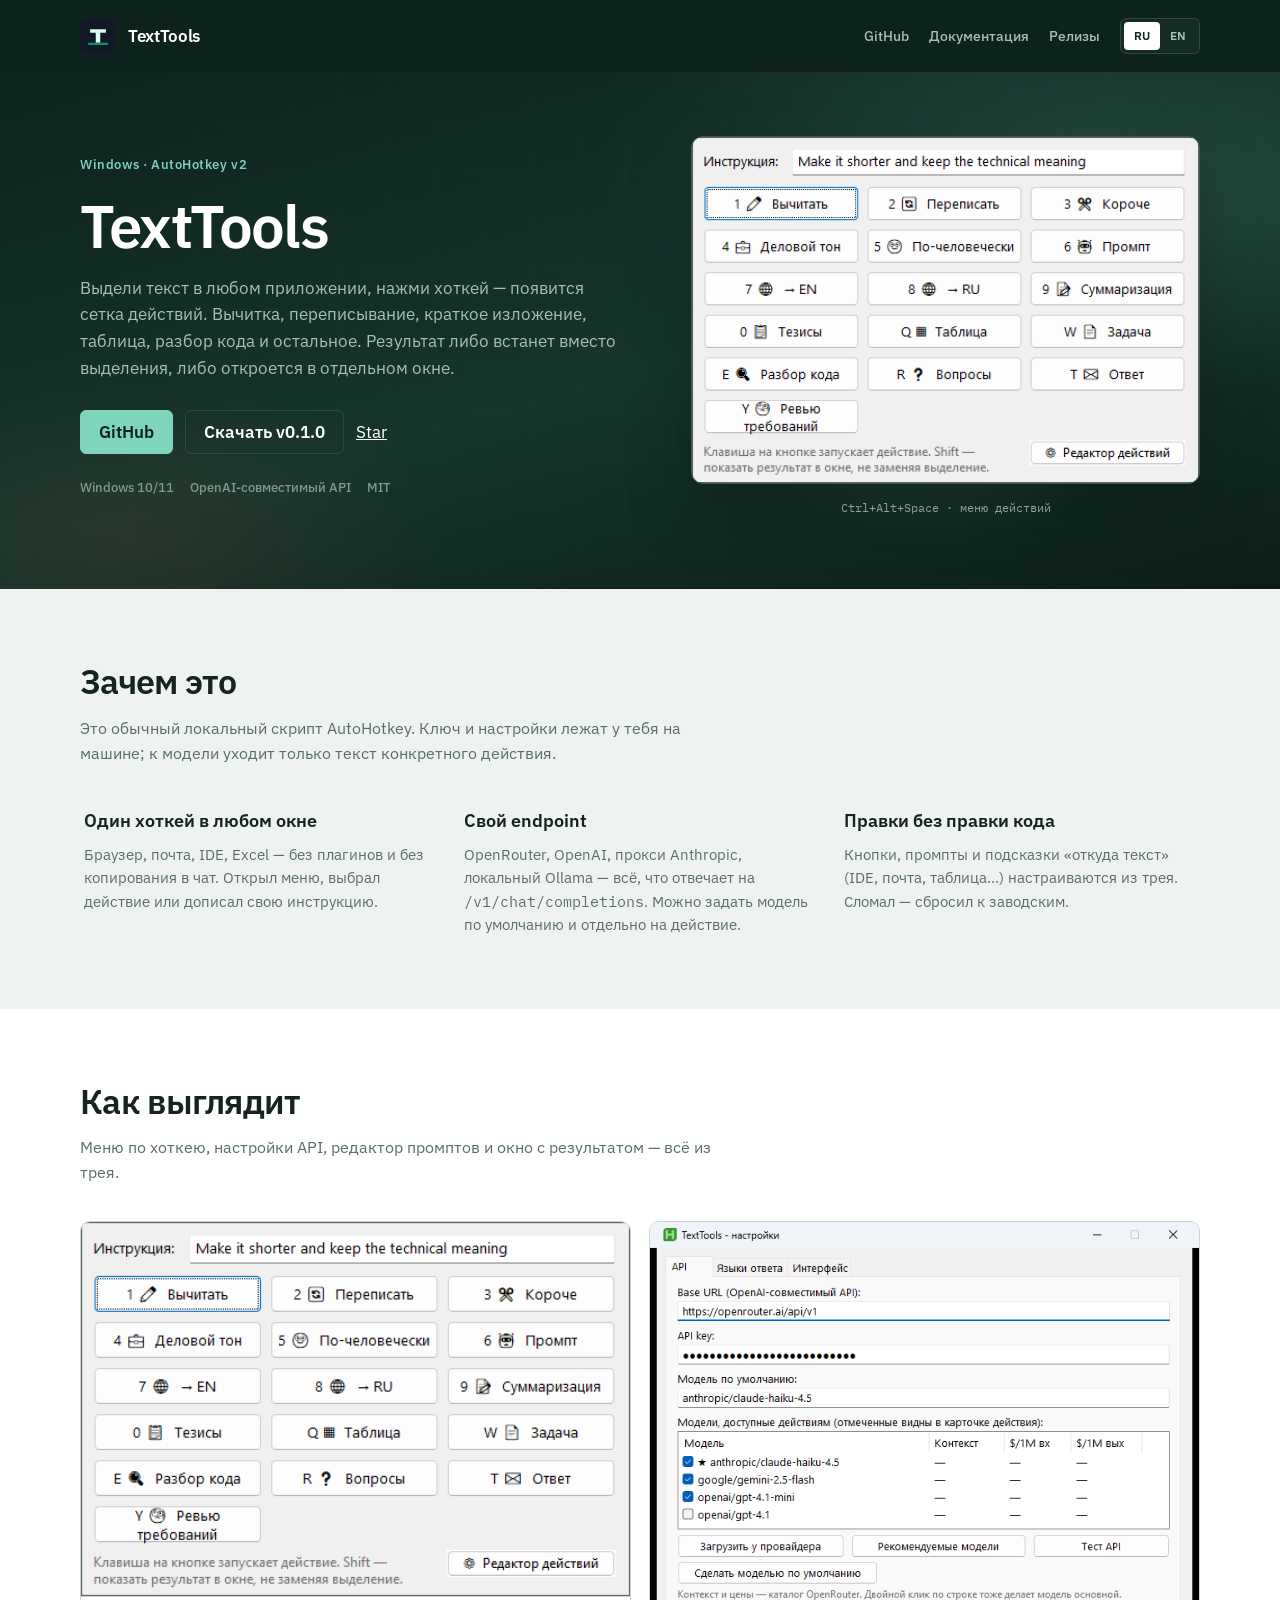
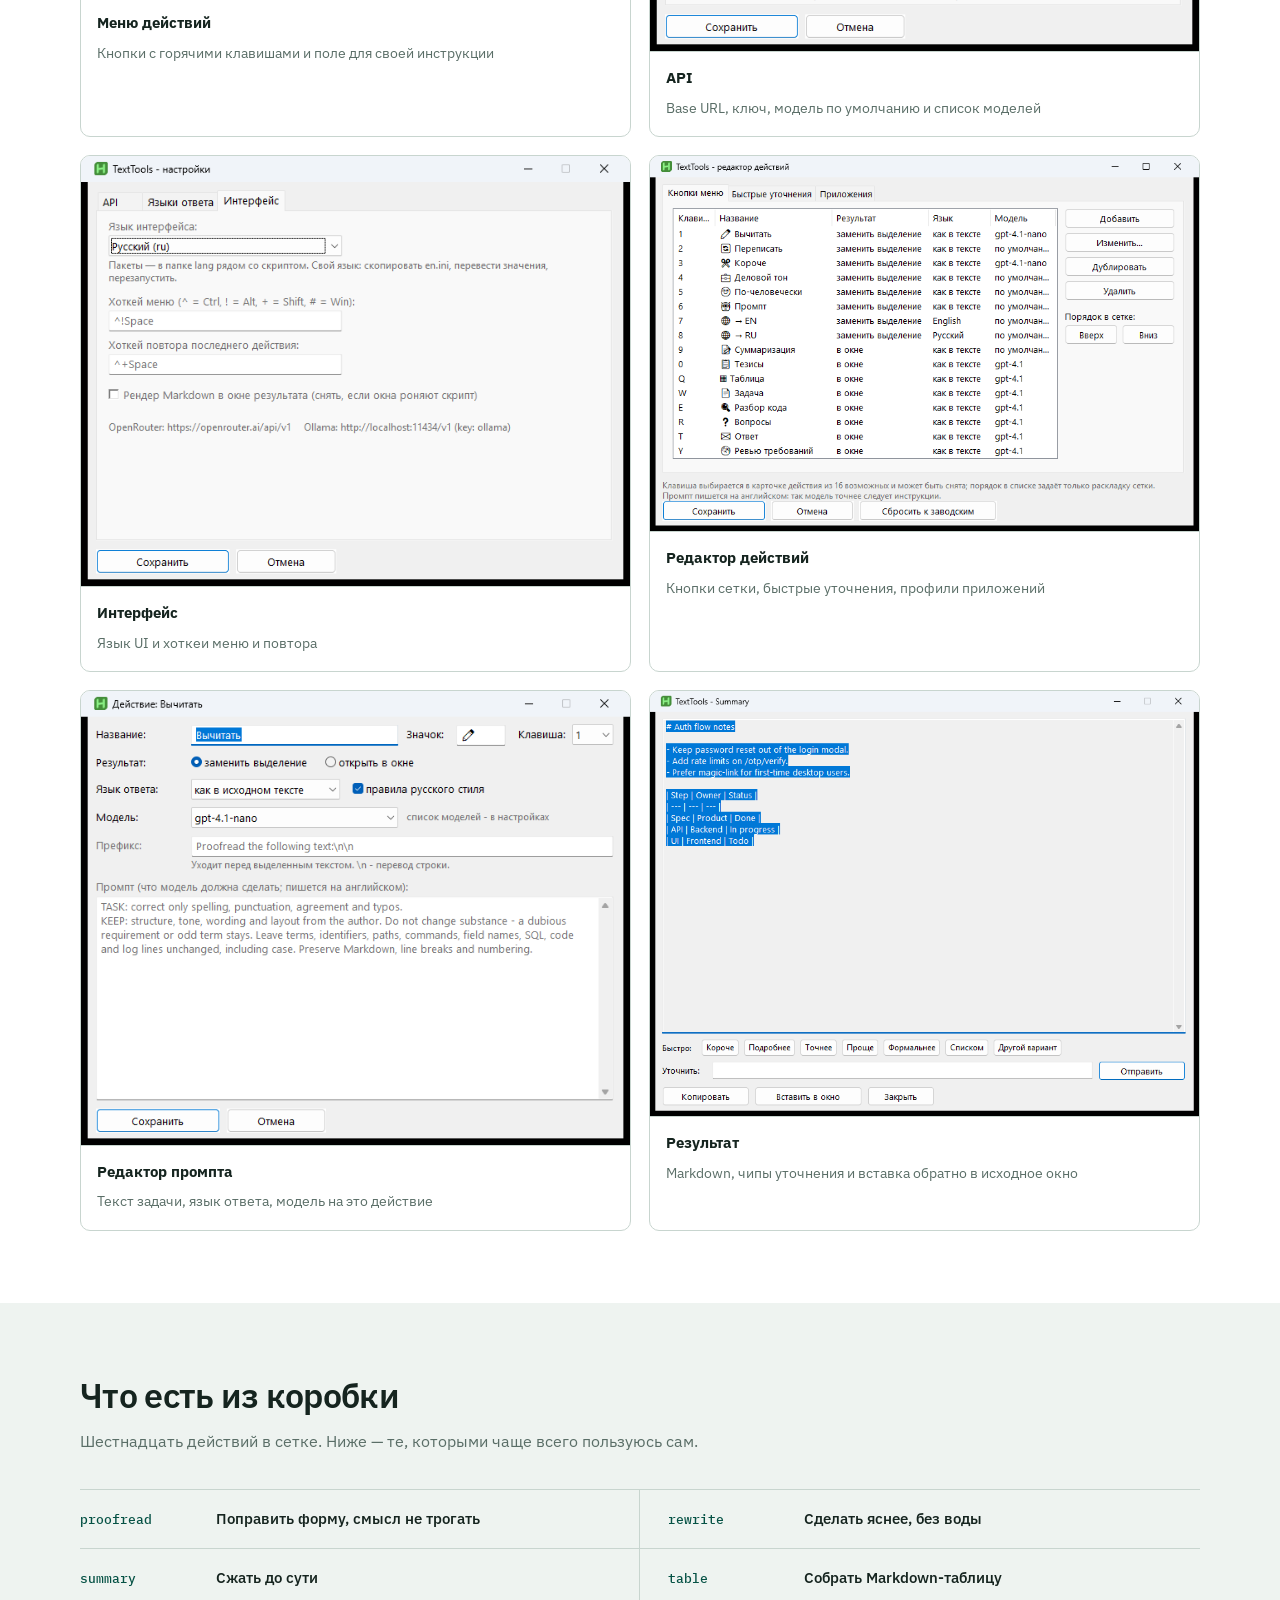
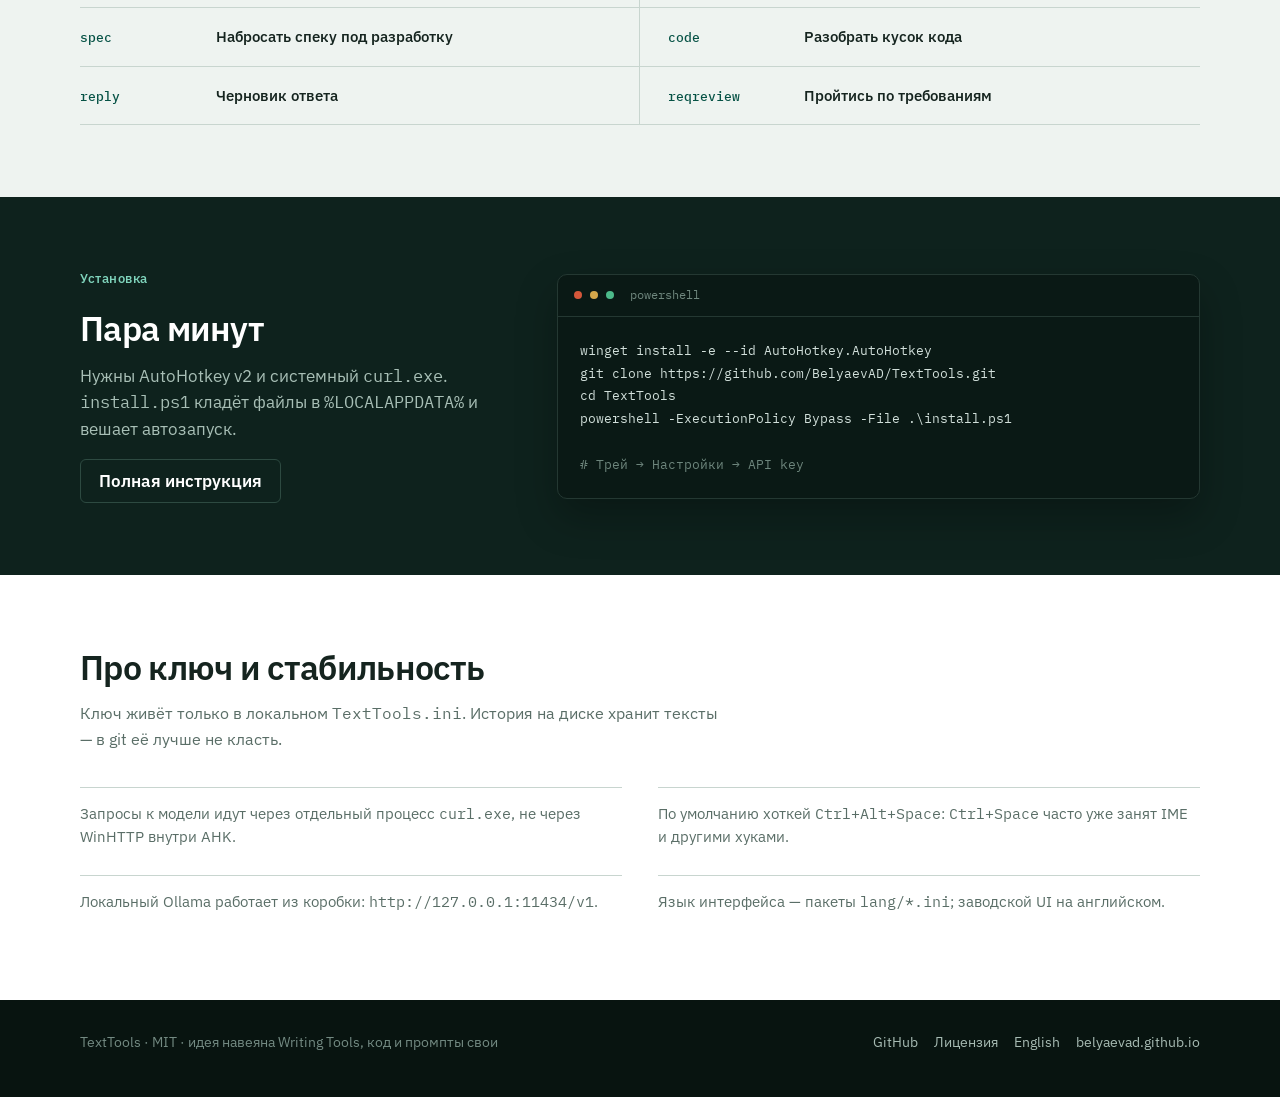
==== docs/index.html @ 19b76d98 "Add GitHub Star button widget to the product site hero." ====
<!doctype html>
<html lang="ru">
  <head>
    <meta charset="utf-8">
    <meta name="viewport" content="width=device-width, initial-scale=1">
    <title>TextTools — LLM для выделенного текста на Windows</title>
    <meta name="description" content="Выдели текст в любом окне Windows, нажми хоткей и отдай его модели: вычитка, переписывание, краткое изложение, таблица, разбор кода. AutoHotkey v2, OpenAI-совместимый API, MIT.">
    <meta name="robots" content="index, follow, max-image-preview:large">
    <meta name="author" content="BelyaevAD">
    <meta name="theme-color" content="#0e221d">
    <link rel="canonical" href="https://belyaevad.github.io/TextTools/">
    <link rel="alternate" hreflang="ru" href="https://belyaevad.github.io/TextTools/">
    <link rel="alternate" hreflang="en" href="https://belyaevad.github.io/TextTools/en/">
    <link rel="alternate" hreflang="x-default" href="https://belyaevad.github.io/TextTools/">
    <link rel="sitemap" type="application/xml" href="https://belyaevad.github.io/TextTools/sitemap.xml">
    <link rel="icon" type="image/svg+xml" href="assets/brand-mark.svg">
    <link rel="preconnect" href="https://fonts.googleapis.com">
    <link rel="preconnect" href="https://fonts.gstatic.com" crossorigin>
    <link href="https://fonts.googleapis.com/css2?family=IBM+Plex+Mono:wght@400;500&family=IBM+Plex+Sans:wght@400;500;600;700&display=swap" rel="stylesheet">
    <link rel="stylesheet" href="assets/site.css">

    <meta property="og:type" content="website">
    <meta property="og:locale" content="ru_RU">
    <meta property="og:locale:alternate" content="en_US">
    <meta property="og:title" content="TextTools — LLM для выделенного текста">
    <meta property="og:description" content="Хоткей в любом окне Windows → сетка действий → результат на месте или в отдельном окне. AutoHotkey v2, MIT.">
    <meta property="og:url" content="https://belyaevad.github.io/TextTools/">
    <meta property="og:site_name" content="TextTools">
    <meta property="og:image" content="https://belyaevad.github.io/TextTools/assets/og-card.png">
    <meta property="og:image:width" content="1200">
    <meta property="og:image:height" content="630">
    <meta property="og:image:alt" content="TextTools — меню действий над выделенным текстом">
    <meta name="twitter:card" content="summary_large_image">
    <meta name="twitter:title" content="TextTools">
    <meta name="twitter:description" content="LLM для выделенного текста на Windows (AutoHotkey v2).">
    <meta name="twitter:image" content="https://belyaevad.github.io/TextTools/assets/og-card.png">

    <script type="application/ld+json">
      {
        "@context": "https://schema.org",
        "@graph": [
          {
            "@type": "SoftwareApplication",
            "name": "TextTools",
            "applicationCategory": "UtilitiesApplication",
            "operatingSystem": "Windows 10, Windows 11",
            "softwareVersion": "0.1.0",
            "url": "https://belyaevad.github.io/TextTools/",
            "downloadUrl": "https://github.com/BelyaevAD/TextTools/releases/tag/v0.1.0",
            "installUrl": "https://github.com/BelyaevAD/TextTools",
            "description": "Скрипт AutoHotkey v2: выделение текста в любом окне Windows, хоткей и действия через OpenAI-совместимый API.",
            "license": "https://github.com/BelyaevAD/TextTools/blob/main/LICENSE",
            "isAccessibleForFree": true,
            "screenshot": [
              "https://belyaevad.github.io/TextTools/assets/screenshots/ru/01-action-menu.png",
              "https://belyaevad.github.io/TextTools/assets/screenshots/ru/02-settings-api.png",
              "https://belyaevad.github.io/TextTools/assets/screenshots/ru/04-actions-editor.png",
              "https://belyaevad.github.io/TextTools/assets/screenshots/ru/05-prompt-editor.png"
            ],
            "offers": {
              "@type": "Offer",
              "price": "0",
              "priceCurrency": "USD"
            },
            "author": {
              "@type": "Person",
              "name": "Alexander Belyaev",
              "url": "https://belyaevad.github.io/"
            }
          },
          {
            "@type": "SoftwareSourceCode",
            "name": "TextTools",
            "codeRepository": "https://github.com/BelyaevAD/TextTools",
            "url": "https://belyaevad.github.io/TextTools/",
            "programmingLanguage": "AutoHotkey",
            "runtimePlatform": "AutoHotkey v2",
            "license": "https://github.com/BelyaevAD/TextTools/blob/main/LICENSE",
            "keywords": "AutoHotkey, AHK v2, LLM, OpenAI-compatible, text processing, Windows",
            "inLanguage": ["ru", "en"]
          },
          {
            "@type": "WebSite",
            "name": "TextTools",
            "url": "https://belyaevad.github.io/TextTools/",
            "inLanguage": "ru",
            "publisher": {
              "@type": "Person",
              "name": "BelyaevAD",
              "url": "https://github.com/BelyaevAD"
            }
          }
        ]
      }
    </script>
  </head>
  <body>
    <header class="site-header">
      <nav class="nav shell" aria-label="Основная навигация">
        <a class="brand" href="./">
          <img src="assets/brand-mark.svg" alt="" width="36" height="36">
          <span>TextTools</span>
        </a>
        <div class="nav-right">
          <div class="nav-links">
            <a href="https://github.com/BelyaevAD/TextTools">GitHub</a>
            <a href="https://github.com/BelyaevAD/TextTools/blob/main/docs/USER_GUIDE.md">Документация</a>
            <a href="https://github.com/BelyaevAD/TextTools/releases">Релизы</a>
          </div>
          <div class="language-switch" aria-label="Выбор языка">
            <a href="./" lang="ru" aria-current="page">RU</a>
            <a href="en/" lang="en">EN</a>
          </div>
        </div>
      </nav>
    </header>

    <main>
      <section class="hero-band">
        <div class="hero-inner shell">
          <div class="hero-copy">
            <p class="eyebrow">Windows · AutoHotkey v2</p>
            <h1>TextTools</h1>
            <p class="hero-lead">Выдели текст в любом приложении, нажми хоткей — появится сетка действий. Вычитка, переписывание, краткое изложение, таблица, разбор кода и остальное. Результат либо встанет вместо выделения, либо откроется в отдельном окне.</p>
            <div class="hero-actions">
              <a class="button" href="https://github.com/BelyaevAD/TextTools">GitHub</a>
              <a class="button secondary" href="https://github.com/BelyaevAD/TextTools/releases/tag/v0.1.0">Скачать v0.1.0</a>
              <span class="github-star">
                <a class="github-button" href="https://github.com/BelyaevAD/TextTools" data-color-scheme="no-preference: dark; light: dark; dark: dark;" data-icon="octicon-star" data-size="large" data-show-count="true" aria-label="Star BelyaevAD/TextTools on GitHub">Star</a>
              </span>
            </div>
            <div class="hero-meta" aria-label="Кратко">
              <span>Windows 10/11</span>
              <span>OpenAI-совместимый API</span>
              <span>MIT</span>
            </div>
          </div>

          <figure class="hero-visual">
            <div class="hero-frame">
              <img
                src="assets/screenshots/ru/01-action-menu.png"
                width="488"
                height="333"
                alt="Меню TextTools после нажатия хоткея: сетка действий над выделенным текстом"
                fetchpriority="high">
            </div>
            <figcaption>Ctrl+Alt+Space · меню действий</figcaption>
          </figure>
        </div>
      </section>

      <section class="section">
        <div class="shell">
          <div class="section-heading">
            <h2>Зачем это</h2>
            <p>Это обычный локальный скрипт AutoHotkey. Ключ и настройки лежат у тебя на машине; к модели уходит только текст конкретного действия.</p>
          </div>
          <div class="feature-grid">
            <article class="feature">
              <h3>Один хоткей в любом окне</h3>
              <p>Браузер, почта, IDE, Excel — без плагинов и без копирования в чат. Открыл меню, выбрал действие или дописал свою инструкцию.</p>
            </article>
            <article class="feature">
              <h3>Свой endpoint</h3>
              <p>OpenRouter, OpenAI, прокси Anthropic, локальный Ollama — всё, что отвечает на <code>/v1/chat/completions</code>. Можно задать модель по умолчанию и отдельно на действие.</p>
            </article>
            <article class="feature">
              <h3>Правки без правки кода</h3>
              <p>Кнопки, промпты и подсказки «откуда текст» (IDE, почта, таблица…) настраиваются из трея. Сломал — сбросил к заводским.</p>
            </article>
          </div>
        </div>
      </section>

      <section class="section white" id="screenshots">
        <div class="shell">
          <div class="section-heading">
            <h2>Как выглядит</h2>
            <p>Меню по хоткею, настройки API, редактор промптов и окно с результатом — всё из трея.</p>
          </div>
          <div class="shot-gallery">
            <figure class="shot-card">
              <a href="assets/screenshots/ru/01-action-menu.png" target="_blank" rel="noopener">
                <img src="assets/screenshots/ru/01-action-menu.png" width="488" height="333" alt="Сетка действий TextTools" loading="lazy">
              </a>
              <figcaption><strong>Меню действий</strong><span>Кнопки с горячими клавишами и поле для своей инструкции</span></figcaption>
            </figure>
            <figure class="shot-card">
              <a href="assets/screenshots/ru/02-settings-api.png" target="_blank" rel="noopener">
                <img src="assets/screenshots/ru/02-settings-api.png" width="658" height="515" alt="Настройки API TextTools" loading="lazy">
              </a>
              <figcaption><strong>API</strong><span>Base URL, ключ, модель по умолчанию и список моделей</span></figcaption>
            </figure>
            <figure class="shot-card">
              <a href="assets/screenshots/ru/03-settings-ui.png" target="_blank" rel="noopener">
                <img src="assets/screenshots/ru/03-settings-ui.png" width="658" height="515" alt="Настройки интерфейса TextTools" loading="lazy">
              </a>
              <figcaption><strong>Интерфейс</strong><span>Язык UI и хоткеи меню и повтора</span></figcaption>
            </figure>
            <figure class="shot-card">
              <a href="assets/screenshots/ru/04-actions-editor.png" target="_blank" rel="noopener">
                <img src="assets/screenshots/ru/04-actions-editor.png" width="798" height="545" alt="Редактор действий TextTools" loading="lazy">
              </a>
              <figcaption><strong>Редактор действий</strong><span>Кнопки сетки, быстрые уточнения, профили приложений</span></figcaption>
            </figure>
            <figure class="shot-card">
              <a href="assets/screenshots/ru/05-prompt-editor.png" target="_blank" rel="noopener">
                <img src="assets/screenshots/ru/05-prompt-editor.png" width="663" height="548" alt="Редактор промпта TextTools" loading="lazy">
              </a>
              <figcaption><strong>Редактор промпта</strong><span>Текст задачи, язык ответа, модель на это действие</span></figcaption>
            </figure>
            <figure class="shot-card">
              <a href="assets/screenshots/ru/06-result-window.png" target="_blank" rel="noopener">
                <img src="assets/screenshots/ru/06-result-window.png" width="818" height="634" alt="Окно результата TextTools" loading="lazy">
              </a>
              <figcaption><strong>Результат</strong><span>Markdown, чипы уточнения и вставка обратно в исходное окно</span></figcaption>
            </figure>
          </div>
        </div>
      </section>

      <section class="section">
        <div class="shell">
          <div class="section-heading">
            <h2>Что есть из коробки</h2>
            <p>Шестнадцать действий в сетке. Ниже — те, которыми чаще всего пользуюсь сам.</p>
          </div>
          <div class="coverage" aria-label="Действия">
            <div class="coverage-item"><code>proofread</code><strong>Поправить форму, смысл не трогать</strong></div>
            <div class="coverage-item"><code>rewrite</code><strong>Сделать яснее, без воды</strong></div>
            <div class="coverage-item"><code>summary</code><strong>Сжать до сути</strong></div>
            <div class="coverage-item"><code>table</code><strong>Собрать Markdown-таблицу</strong></div>
            <div class="coverage-item"><code>spec</code><strong>Набросать спеку под разработку</strong></div>
            <div class="coverage-item"><code>code</code><strong>Разобрать кусок кода</strong></div>
            <div class="coverage-item"><code>reply</code><strong>Черновик ответа</strong></div>
            <div class="coverage-item"><code>reqreview</code><strong>Пройтись по требованиям</strong></div>
          </div>
        </div>
      </section>

      <section class="section dark">
        <div class="quick-start shell">
          <div class="quick-copy">
            <p class="eyebrow">Установка</p>
            <h2>Пара минут</h2>
            <p>Нужны AutoHotkey v2 и системный <code>curl.exe</code>. <code>install.ps1</code> кладёт файлы в <code>%LOCALAPPDATA%</code> и вешает автозапуск.</p>
            <a class="button secondary" href="https://github.com/BelyaevAD/TextTools#установка">Полная инструкция</a>
          </div>
          <div class="code-window" aria-label="Команды установки">
            <div class="code-toolbar">
              <span class="window-dot"></span>
              <span class="window-dot yellow"></span>
              <span class="window-dot green"></span>
              <span>powershell</span>
            </div>
            <pre><code>winget install -e --id AutoHotkey.AutoHotkey
git clone https://github.com/BelyaevAD/TextTools.git
cd TextTools
powershell -ExecutionPolicy Bypass -File .\install.ps1

<span class="code-comment"># Трей → Настройки → API key</span></code></pre>
          </div>
        </div>
      </section>

      <section class="section white">
        <div class="shell">
          <div class="section-heading">
            <h2>Про ключ и стабильность</h2>
            <p>Ключ живёт только в локальном <code>TextTools.ini</code>. История на диске хранит тексты — в git её лучше не класть.</p>
          </div>
          <ul class="safety-list">
            <li>Запросы к модели идут через отдельный процесс <code>curl.exe</code>, не через WinHTTP внутри AHK.</li>
            <li>По умолчанию хоткей <code>Ctrl+Alt+Space</code>: <code>Ctrl+Space</code> часто уже занят IME и другими хуками.</li>
            <li>Локальный Ollama работает из коробки: <code>http://127.0.0.1:11434/v1</code>.</li>
            <li>Язык интерфейса — пакеты <code>lang/*.ini</code>; заводской UI на английском.</li>
          </ul>
        </div>
      </section>
    </main>

    <footer class="site-footer">
      <div class="footer-inner shell">
        <p>TextTools · MIT · идея навеяна Writing Tools, код и промпты свои</p>
        <div class="footer-links">
          <a href="https://github.com/BelyaevAD/TextTools">GitHub</a>
          <a href="https://github.com/BelyaevAD/TextTools/blob/main/LICENSE">Лицензия</a>
          <a href="en/" lang="en">English</a>
          <a href="https://belyaevad.github.io/">belyaevad.github.io</a>
        </div>
      </div>
    </footer>
    <script async defer src="https://buttons.github.io/buttons.js"></script>
  </body>
</html>
---- docs/assets/site.css ----
:root {
  color-scheme: light;
  --paper: #eef3f0;
  --surface: #ffffff;
  --ink: #15241f;
  --muted: #5a6e67;
  --line: #c8d5cf;
  --brand: #0a6f5f;
  --brand-dark: #065245;
  --hero: #0e221d;
  --hero-mid: #16352c;
  --hero-line: #2d4a41;
  --hero-muted: #a8bfb6;
  --accent: #d4573a;
  --mint: #7fd4bc;
  --code: #0a1915;
  --code-line: #243832;
  --shadow: 0 28px 60px rgba(8, 24, 20, 0.35);
}

* {
  box-sizing: border-box;
}

html {
  scroll-behavior: smooth;
}

body {
  margin: 0;
  color: var(--ink);
  background: var(--paper);
  font-family: "IBM Plex Sans", "Segoe UI", sans-serif;
  font-size: 17px;
  line-height: 1.55;
}

a {
  color: inherit;
}

img {
  display: block;
  max-width: 100%;
}

.shell {
  width: min(1120px, calc(100% - 48px));
  margin: 0 auto;
}

.site-header {
  position: relative;
  z-index: 10;
  color: #ffffff;
  background: var(--hero);
}

.nav {
  display: flex;
  min-height: 72px;
  align-items: center;
  justify-content: space-between;
  gap: 24px;
}

.brand {
  display: inline-flex;
  align-items: center;
  gap: 12px;
  color: #ffffff;
  font-weight: 600;
  letter-spacing: -0.02em;
  text-decoration: none;
}

.brand img {
  width: 36px;
  height: 36px;
}

.nav-right,
.nav-links,
.language-switch {
  display: flex;
  align-items: center;
}

.nav-right {
  gap: 20px;
}

.nav-links {
  gap: 20px;
}

.nav-links a {
  color: var(--hero-muted);
  font-size: 0.9rem;
  font-weight: 500;
  text-decoration: none;
}

.nav-links a:hover,
.nav-links a:focus-visible {
  color: #ffffff;
}

.language-switch {
  padding: 3px;
  border: 1px solid var(--hero-line);
  border-radius: 6px;
  background: rgba(255, 255, 255, 0.04);
}

.language-switch a {
  min-width: 36px;
  padding: 5px 8px;
  border-radius: 4px;
  color: var(--hero-muted);
  font-size: 0.75rem;
  font-weight: 600;
  text-align: center;
  text-decoration: none;
}

.language-switch a[aria-current="page"] {
  color: var(--hero);
  background: #ffffff;
}

.hero-band {
  position: relative;
  overflow: hidden;
  color: #ffffff;
  background:
    radial-gradient(ellipse 70% 80% at 85% 20%, rgba(127, 212, 188, 0.14), transparent 55%),
    radial-gradient(ellipse 50% 60% at 10% 90%, rgba(212, 87, 58, 0.1), transparent 50%),
    linear-gradient(165deg, var(--hero) 0%, var(--hero-mid) 55%, #0c1c18 100%);
}

.hero-band::before {
  position: absolute;
  inset: 0;
  background-image:
    linear-gradient(rgba(255, 255, 255, 0.03) 1px, transparent 1px),
    linear-gradient(90deg, rgba(255, 255, 255, 0.03) 1px, transparent 1px);
  background-size: 48px 48px;
  mask-image: linear-gradient(90deg, transparent, #000 30%, #000 70%, transparent);
  opacity: 0.35;
  pointer-events: none;
  content: "";
}

.hero-inner {
  position: relative;
  display: grid;
  grid-template-columns: minmax(0, 1.05fr) minmax(280px, 0.95fr);
  gap: 48px;
  align-items: center;
  padding: 64px 0 72px;
}

.hero-copy {
  position: relative;
  z-index: 2;
  max-width: 34rem;
}

.eyebrow {
  margin: 0 0 18px;
  color: var(--mint);
  font-size: 0.82rem;
  font-weight: 550;
  letter-spacing: 0.04em;
}

h1,
h2,
h3,
p {
  margin-top: 0;
}

h1 {
  margin-bottom: 18px;
  font-size: clamp(2.6rem, 5vw, 3.75rem);
  font-weight: 600;
  line-height: 1.05;
  letter-spacing: -0.03em;
}

.hero-lead {
  margin-bottom: 0;
  color: var(--hero-muted);
  font-size: 1.08rem;
  line-height: 1.55;
}

.hero-actions {
  display: flex;
  flex-wrap: wrap;
  align-items: center;
  gap: 12px;
  margin-top: 28px;
}

.github-star {
  display: inline-flex;
  align-items: center;
  min-height: 44px;
}

.button {
  display: inline-flex;
  min-height: 44px;
  align-items: center;
  justify-content: center;
  padding: 0 18px;
  border: 1px solid var(--mint);
  border-radius: 6px;
  color: #0d211c;
  background: var(--mint);
  font-weight: 600;
  text-decoration: none;
  transition: transform 0.2s ease, background 0.2s ease;
}

.button:hover,
.button:focus-visible {
  background: #a8ecda;
  transform: translateY(-1px);
}

.button.secondary {
  color: #ffffff;
  background: transparent;
  border-color: var(--hero-line);
}

.button.secondary:hover,
.button.secondary:focus-visible {
  border-color: var(--mint);
  transform: translateY(-1px);
}

.hero-meta {
  display: flex;
  flex-wrap: wrap;
  gap: 16px;
  margin-top: 24px;
  color: #7f9a91;
  font-size: 0.82rem;
  font-weight: 500;
}

.hero-visual {
  position: relative;
  z-index: 2;
  margin: 0;
  animation: hero-rise 0.85s cubic-bezier(0.22, 1, 0.36, 1) both;
}

.hero-visual::before {
  position: absolute;
  z-index: -1;
  inset: 12% -8% -8% 8%;
  border-radius: 20px;
  background: radial-gradient(circle at 40% 30%, rgba(127, 212, 188, 0.28), transparent 65%);
  filter: blur(8px);
  content: "";
  animation: glow-pulse 5s ease-in-out infinite;
}

.hero-frame {
  overflow: hidden;
  border: 1px solid rgba(166, 214, 198, 0.28);
  border-radius: 12px;
  background: #132b24;
  box-shadow: var(--shadow);
}

.hero-frame img {
  width: 100%;
  height: auto;
  background: #1a332c;
}

.hero-visual figcaption {
  margin-top: 14px;
  color: #88a399;
  font-family: "IBM Plex Mono", "Cascadia Mono", Consolas, monospace;
  font-size: 0.78rem;
  text-align: center;
}

@keyframes hero-rise {
  from {
    opacity: 0;
    transform: translateY(18px) scale(0.98);
  }
  to {
    opacity: 1;
    transform: translateY(0) scale(1);
  }
}

@keyframes glow-pulse {
  0%,
  100% {
    opacity: 0.7;
  }
  50% {
    opacity: 1;
  }
}

.section {
  padding: 72px 0;
}

.section.white {
  background: var(--surface);
}

.section.dark {
  color: #ffffff;
  background: var(--hero);
}

.section-heading {
  max-width: 40rem;
  margin-bottom: 36px;
}

.section-heading h2 {
  margin-bottom: 12px;
  font-size: clamp(1.7rem, 3vw, 2.15rem);
  font-weight: 600;
  line-height: 1.2;
  letter-spacing: -0.02em;
}

.section-heading p {
  margin-bottom: 0;
  color: var(--muted);
  font-size: 1.02rem;
}

.dark .section-heading p {
  color: var(--hero-muted);
}

.feature-grid {
  display: grid;
  grid-template-columns: repeat(3, minmax(0, 1fr));
  gap: 20px;
}

.feature {
  padding: 8px 4px 0;
}

.feature h3 {
  margin-bottom: 10px;
  font-size: 1.12rem;
  font-weight: 600;
  line-height: 1.3;
}

.feature p {
  margin-bottom: 0;
  color: var(--muted);
  font-size: 0.95rem;
  line-height: 1.55;
}

.shot-gallery {
  display: grid;
  grid-template-columns: repeat(2, minmax(0, 1fr));
  gap: 18px;
}

.shot-card {
  margin: 0;
  overflow: hidden;
  border: 1px solid var(--line);
  border-radius: 10px;
  background: var(--surface);
}

.shot-card a {
  display: block;
  text-decoration: none;
}

.shot-card img {
  width: 100%;
  height: auto;
  background: #e4ebe8;
  border-bottom: 1px solid var(--line);
  transition: transform 0.35s ease;
}

.shot-card a:hover img,
.shot-card a:focus-visible img {
  transform: scale(1.015);
}

.shot-card figcaption {
  padding: 14px 16px 16px;
}

.shot-card strong {
  display: block;
  margin-bottom: 4px;
  font-size: 0.95rem;
}

.shot-card span {
  color: var(--muted);
  font-size: 0.88rem;
  line-height: 1.45;
}

.coverage {
  display: grid;
  grid-template-columns: repeat(2, minmax(0, 1fr));
  gap: 0;
  border-top: 1px solid var(--line);
}

.coverage-item {
  display: grid;
  grid-template-columns: 7.5rem minmax(0, 1fr);
  gap: 16px;
  align-items: baseline;
  padding: 18px 8px 18px 0;
  border-bottom: 1px solid var(--line);
}

.coverage-item:nth-child(odd) {
  padding-right: 28px;
  border-right: 1px solid var(--line);
}

.coverage-item:nth-child(even) {
  padding-left: 28px;
}

.coverage-item code {
  color: var(--brand-dark);
  font-family: "IBM Plex Mono", "Cascadia Mono", Consolas, monospace;
  font-size: 0.8rem;
  font-weight: 500;
}

.coverage-item strong {
  font-size: 0.95rem;
  font-weight: 550;
  line-height: 1.4;
}

.quick-start {
  display: grid;
  grid-template-columns: minmax(240px, 0.8fr) minmax(0, 1.2fr);
  gap: 48px;
  align-items: center;
}

.quick-copy .eyebrow {
  color: var(--mint);
}

.quick-copy h2 {
  margin-bottom: 14px;
  font-size: clamp(1.7rem, 3vw, 2.15rem);
  font-weight: 600;
  line-height: 1.2;
  letter-spacing: -0.02em;
}

.quick-copy p {
  color: var(--hero-muted);
}

.code-window {
  overflow: hidden;
  border: 1px solid var(--code-line);
  border-radius: 10px;
  background: var(--code);
  box-shadow: 0 18px 40px rgba(0, 0, 0, 0.28);
}

.code-toolbar {
  display: flex;
  min-height: 42px;
  align-items: center;
  gap: 8px;
  padding: 0 16px;
  border-bottom: 1px solid var(--code-line);
  color: #6f877e;
  font-family: "IBM Plex Mono", "Cascadia Mono", Consolas, monospace;
  font-size: 0.74rem;
}

.window-dot {
  width: 8px;
  height: 8px;
  border-radius: 50%;
  background: var(--accent);
}

.window-dot.yellow {
  background: #d4a84b;
}

.window-dot.green {
  background: #4cba8a;
  margin-right: 8px;
}

pre,
code {
  font-family: "IBM Plex Mono", "Cascadia Mono", Consolas, monospace;
}

pre {
  margin: 0;
  overflow-x: auto;
  padding: 22px;
  color: #d2e0db;
  font-size: 0.84rem;
  line-height: 1.7;
}

.code-comment {
  color: #6d857c;
}

.safety-list {
  display: grid;
  grid-template-columns: repeat(2, minmax(0, 1fr));
  gap: 12px 36px;
  margin: 0;
  padding: 0;
  list-style: none;
}

.safety-list li {
  padding: 14px 0;
  border-top: 1px solid var(--line);
  color: var(--muted);
  font-size: 0.95rem;
}

.site-footer {
  padding: 32px 0 44px;
  color: #738a82;
  background: #081410;
}

.footer-inner {
  display: flex;
  align-items: center;
  justify-content: space-between;
  gap: 24px;
}

.footer-inner p {
  margin-bottom: 0;
  font-size: 0.86rem;
}

.footer-links {
  display: flex;
  flex-wrap: wrap;
  gap: 16px;
}

.footer-links a {
  color: #a7bbb3;
  font-size: 0.86rem;
  text-decoration: none;
}

.footer-links a:hover,
.footer-links a:focus-visible {
  color: #ffffff;
}

:focus-visible {
  outline: 3px solid #e8c46a;
  outline-offset: 3px;
}

@media (max-width: 900px) {
  .hero-inner {
    grid-template-columns: 1fr;
    gap: 36px;
    padding: 52px 0 56px;
  }

  .hero-visual {
    max-width: 420px;
  }

  .coverage {
    grid-template-columns: 1fr;
  }

  .coverage-item,
  .coverage-item:nth-child(odd),
  .coverage-item:nth-child(even) {
    grid-template-columns: 6.5rem minmax(0, 1fr);
    padding: 16px 0;
    border-right: 0;
  }
}

@media (max-width: 820px) {
  .shot-gallery {
    grid-template-columns: 1fr;
  }

  .shell {
    width: min(100% - 32px, 720px);
  }

  .nav-links {
    display: none;
  }

  .section,
  .section.white {
    padding: 56px 0;
  }

  .feature-grid,
  .quick-start,
  .safety-list {
    grid-template-columns: 1fr;
  }
}

@media (max-width: 620px) {
  .hero-actions .button {
    width: 100%;
  }

  .footer-inner {
    align-items: flex-start;
    flex-direction: column;
  }

  pre {
    font-size: 0.76rem;
  }
}

@media (prefers-reduced-motion: reduce) {
  .hero-visual,
  .hero-visual::before,
  .button,
  .shot-card img {
    animation: none;
    transition: none;
  }
}
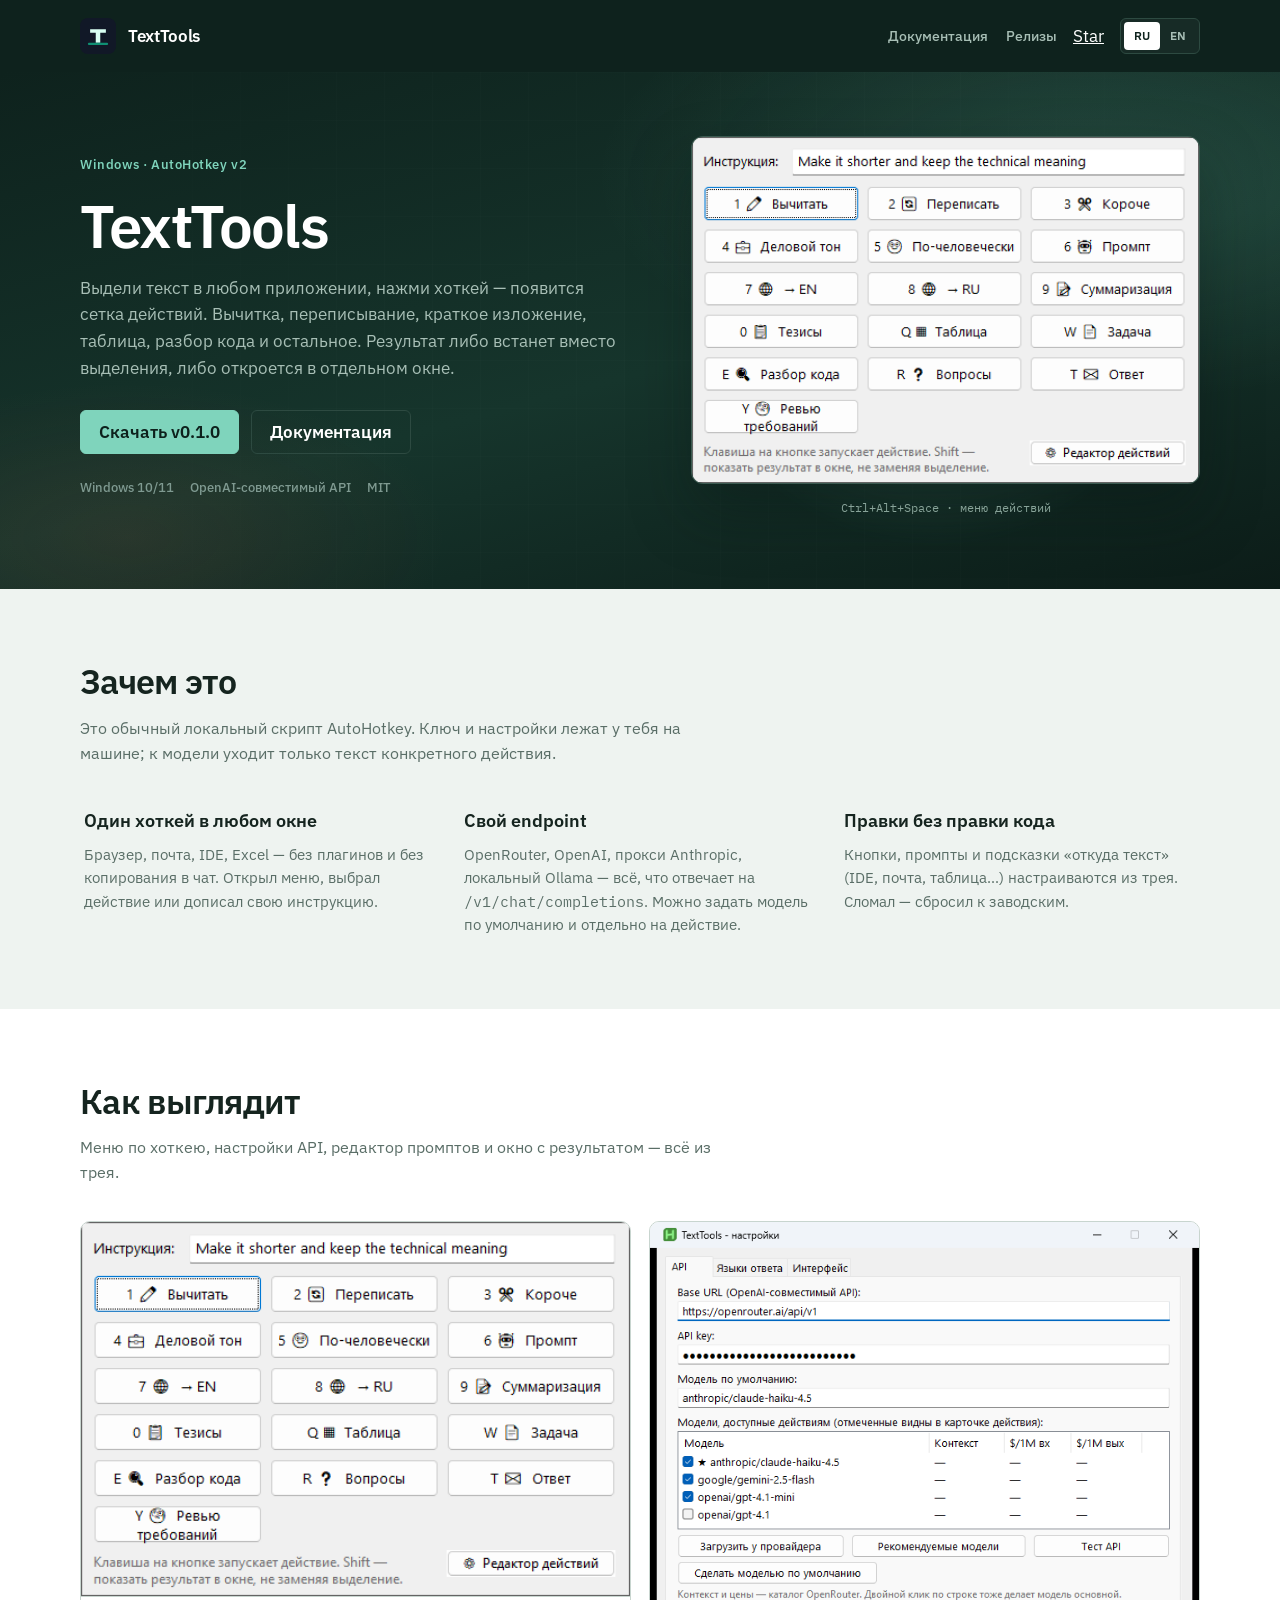
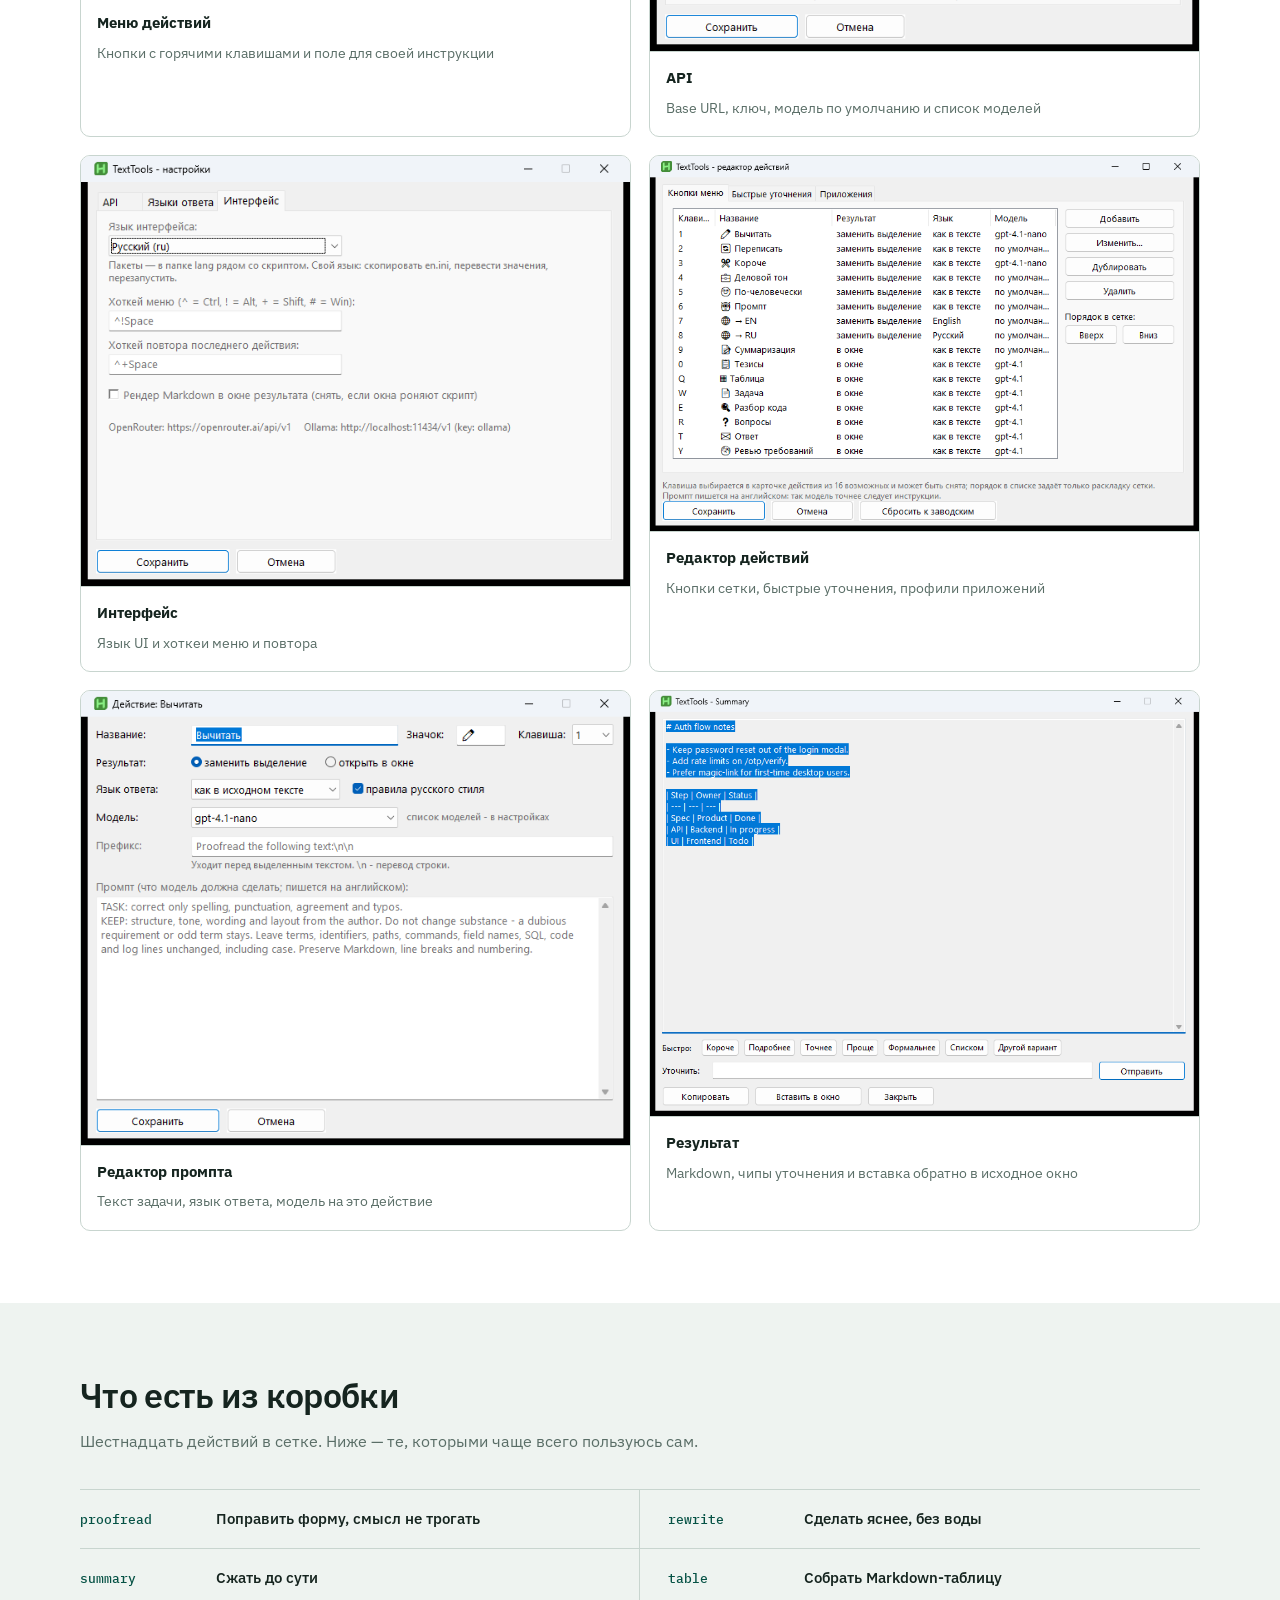
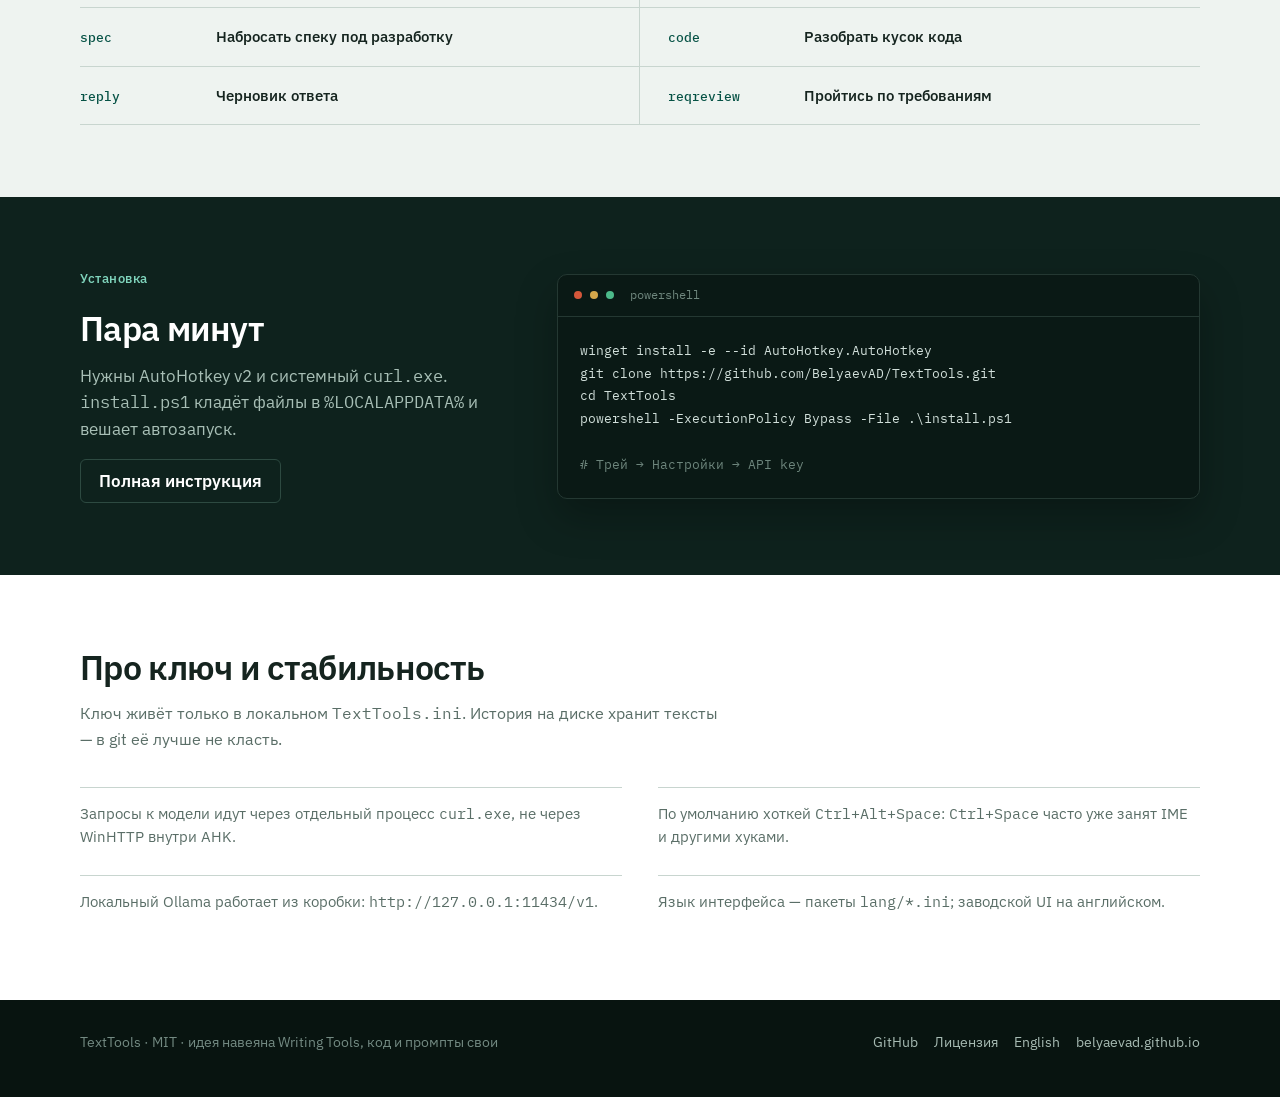
==== commit 298b1172: "Move GitHub Star into the header and simplify hero CTAs. Nav follows the usual OSS pattern: Docs, Re" ====
--- a/docs/index.html
+++ b/docs/index.html
@@ -103,10 +103,12 @@
         </a>
         <div class="nav-right">
           <div class="nav-links">
-            <a href="https://github.com/BelyaevAD/TextTools">GitHub</a>
             <a href="https://github.com/BelyaevAD/TextTools/blob/main/docs/USER_GUIDE.md">Документация</a>
             <a href="https://github.com/BelyaevAD/TextTools/releases">Релизы</a>
           </div>
+          <span class="nav-star">
+            <a class="github-button" href="https://github.com/BelyaevAD/TextTools" data-color-scheme="no-preference: dark; light: dark; dark: dark;" data-icon="octicon-star" data-size="large" data-show-count="true" aria-label="Star BelyaevAD/TextTools on GitHub">Star</a>
+          </span>
           <div class="language-switch" aria-label="Выбор языка">
             <a href="./" lang="ru" aria-current="page">RU</a>
             <a href="en/" lang="en">EN</a>
@@ -123,11 +125,8 @@
             <h1>TextTools</h1>
             <p class="hero-lead">Выдели текст в любом приложении, нажми хоткей — появится сетка действий. Вычитка, переписывание, краткое изложение, таблица, разбор кода и остальное. Результат либо встанет вместо выделения, либо откроется в отдельном окне.</p>
             <div class="hero-actions">
-              <a class="button" href="https://github.com/BelyaevAD/TextTools">GitHub</a>
-              <a class="button secondary" href="https://github.com/BelyaevAD/TextTools/releases/tag/v0.1.0">Скачать v0.1.0</a>
-              <span class="github-star">
-                <a class="github-button" href="https://github.com/BelyaevAD/TextTools" data-color-scheme="no-preference: dark; light: dark; dark: dark;" data-icon="octicon-star" data-size="large" data-show-count="true" aria-label="Star BelyaevAD/TextTools on GitHub">Star</a>
-              </span>
+              <a class="button" href="https://github.com/BelyaevAD/TextTools/releases/tag/v0.1.0">Скачать v0.1.0</a>
+              <a class="button secondary" href="https://github.com/BelyaevAD/TextTools/blob/main/docs/USER_GUIDE.md">Документация</a>
             </div>
             <div class="hero-meta" aria-label="Кратко">
               <span>Windows 10/11</span>
--- a/docs/assets/site.css
+++ b/docs/assets/site.css
@@ -87,11 +87,11 @@
 }
 
 .nav-right {
-  gap: 20px;
+  gap: 16px;
 }
 
 .nav-links {
-  gap: 20px;
+  gap: 18px;
 }
 
 .nav-links a {
@@ -104,6 +104,19 @@
 .nav-links a:hover,
 .nav-links a:focus-visible {
   color: #ffffff;
+}
+
+.nav-star {
+  display: inline-flex;
+  align-items: center;
+  height: 28px;
+  line-height: 0;
+}
+
+.nav-star > span,
+.nav-star iframe {
+  display: inline-block !important;
+  vertical-align: middle;
 }
 
 .language-switch {
@@ -205,12 +218,6 @@
   margin-top: 28px;
 }
 
-.github-star {
-  display: inline-flex;
-  align-items: center;
-  min-height: 44px;
-}
-
 .button {
   display: inline-flex;
   min-height: 44px;
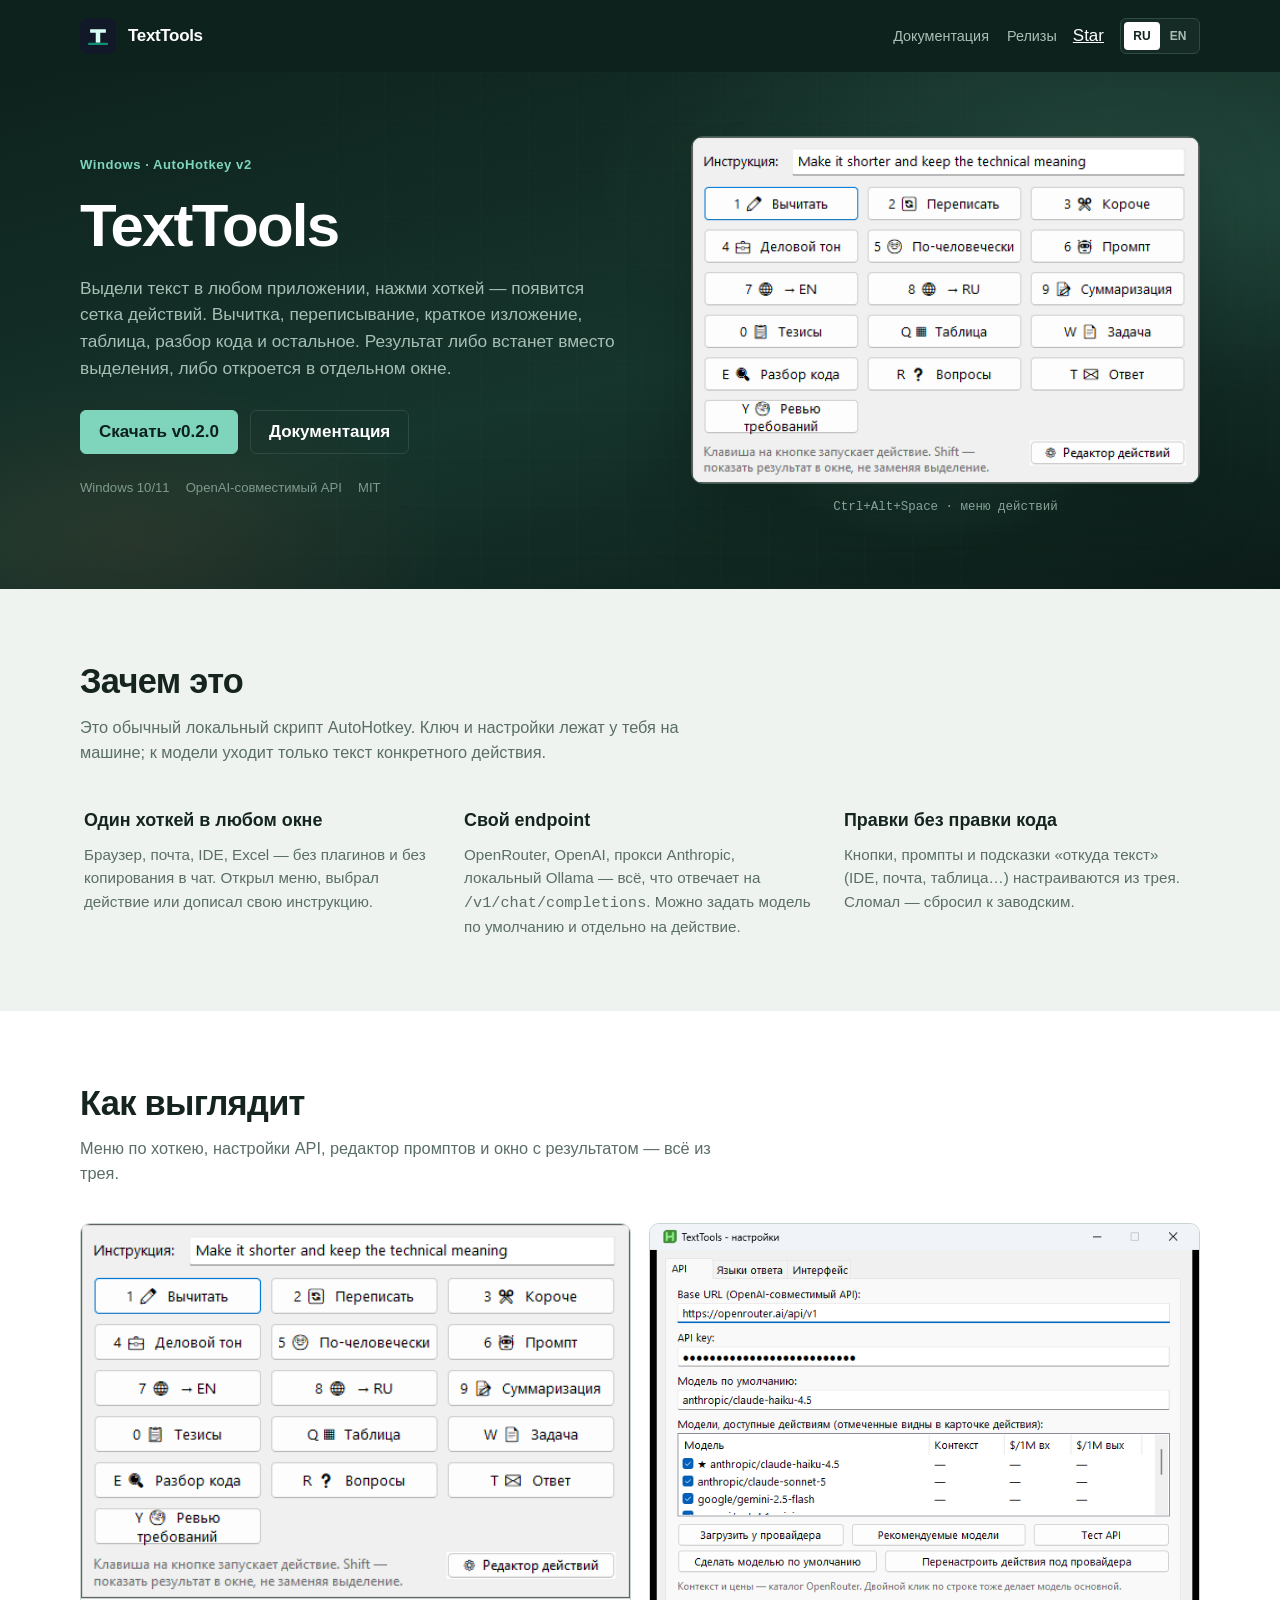
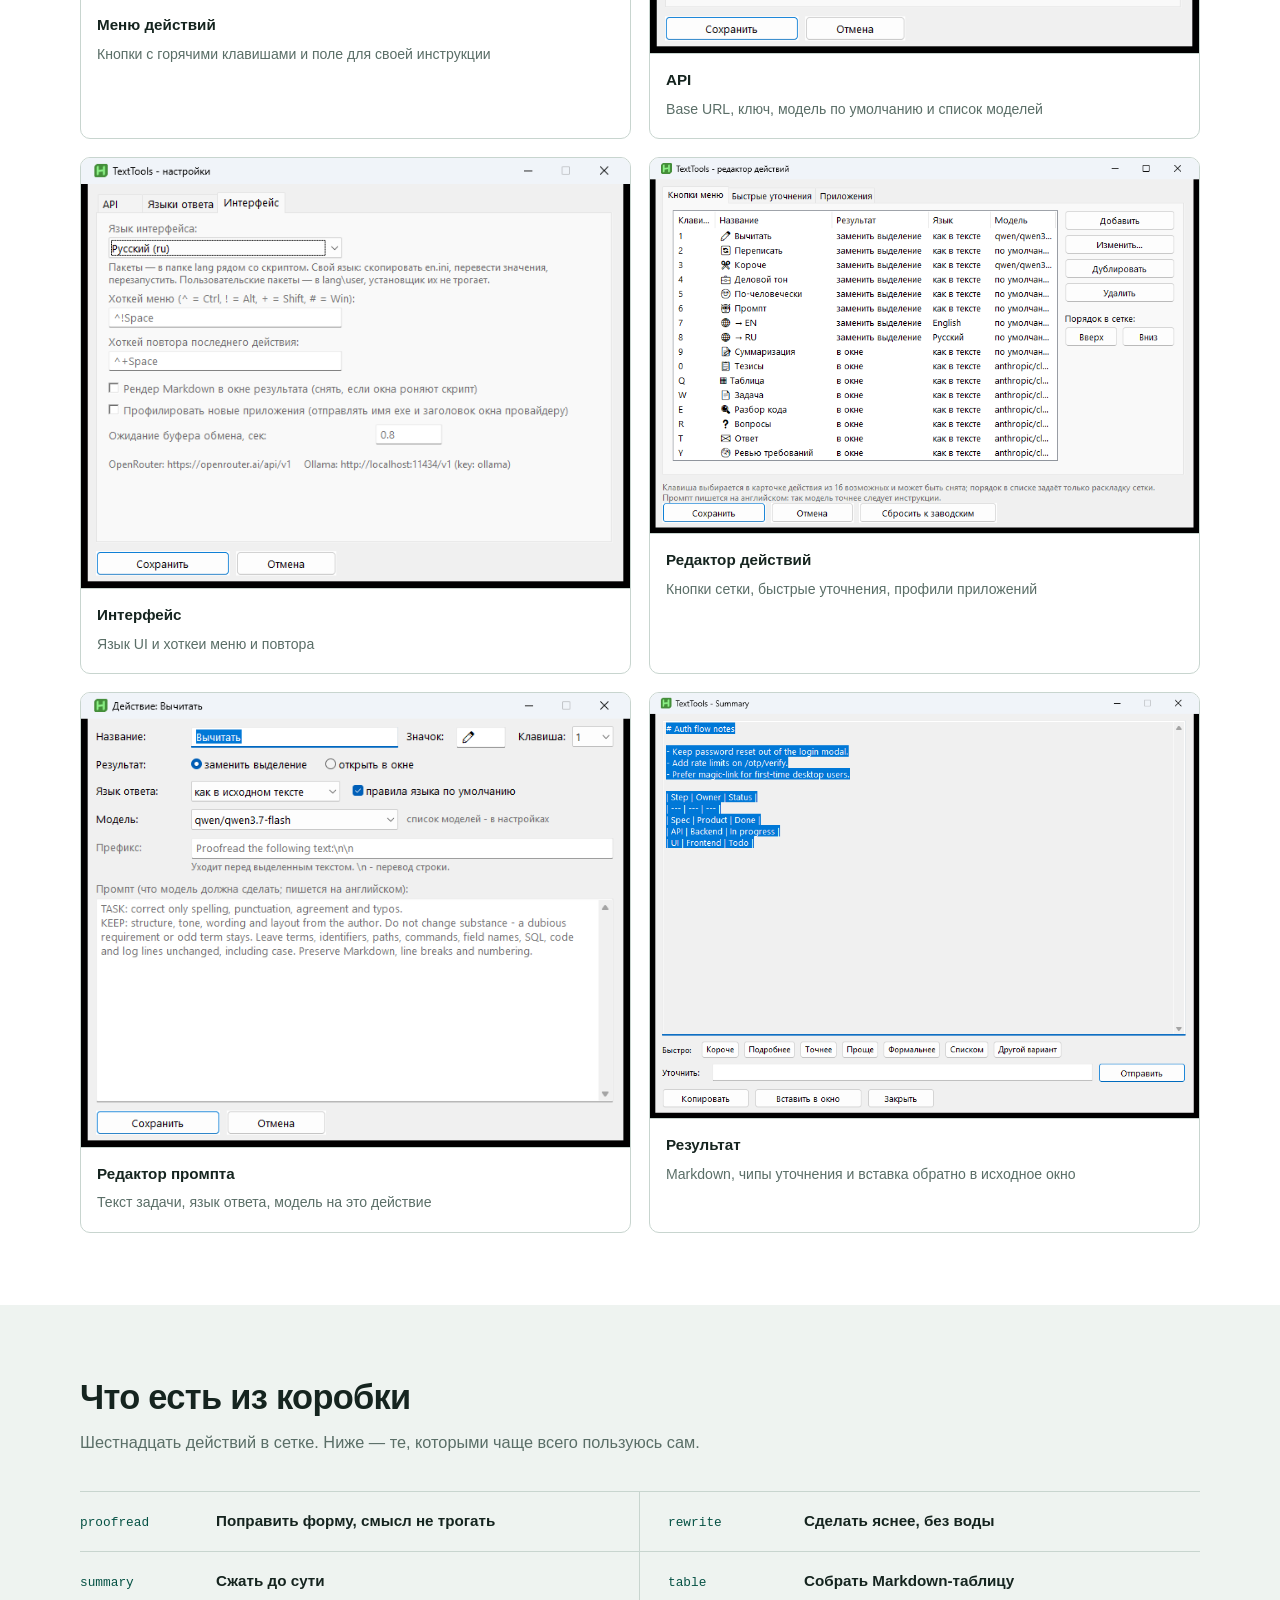
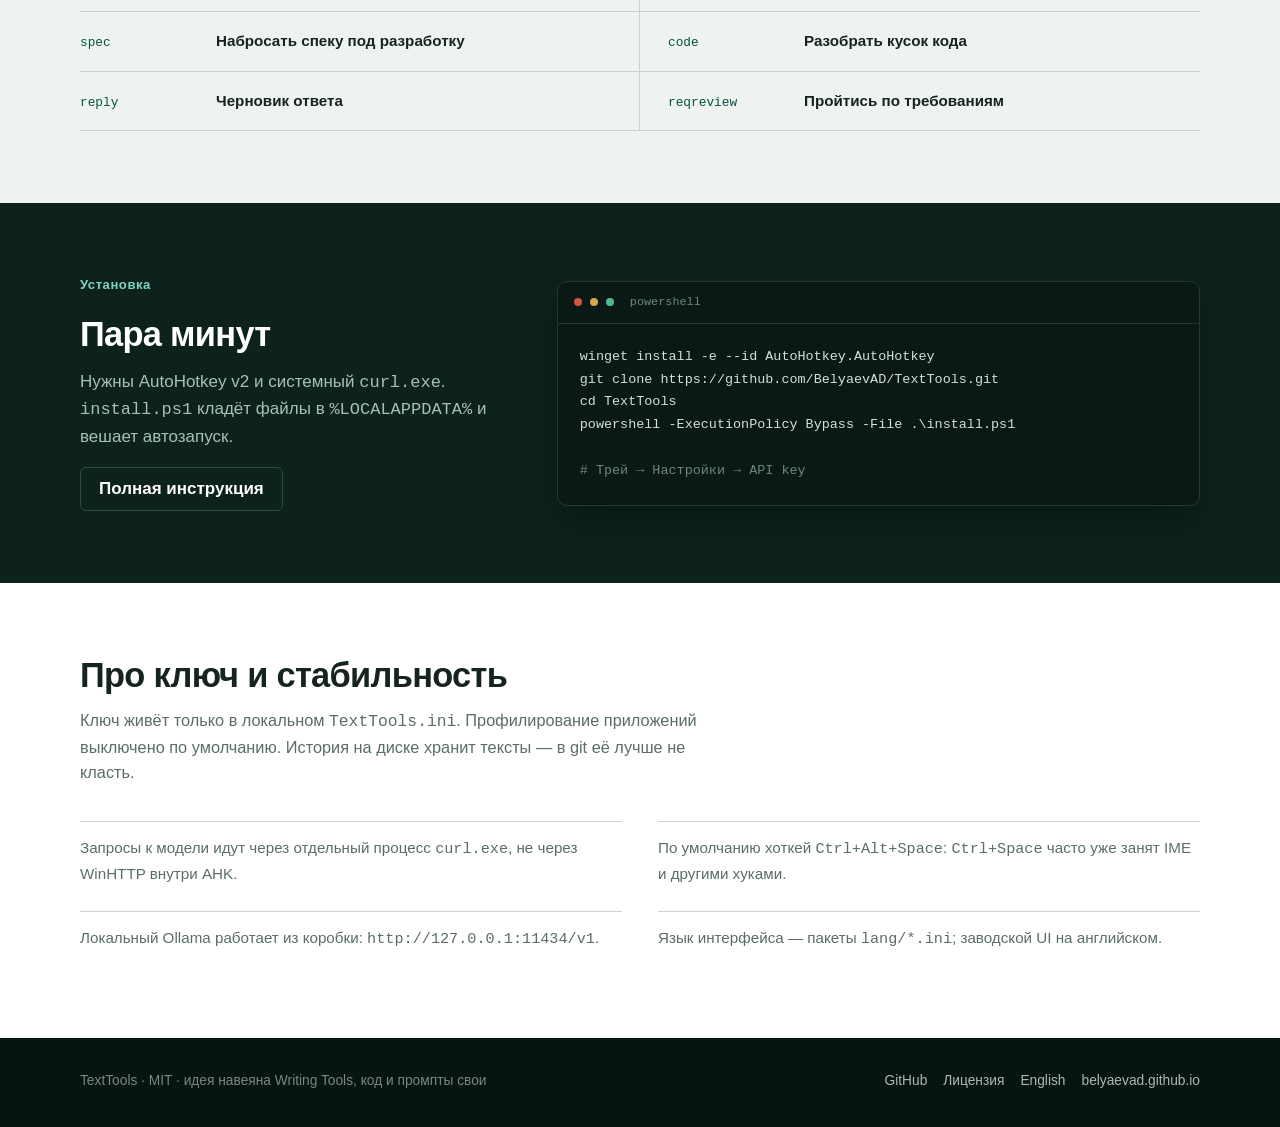
==== commit 73b68f82: "Ship v0.2.0: provider roles, bounded CI, and opt-in app profiling." ====
--- a/docs/index.html
+++ b/docs/index.html
@@ -2,6 +2,7 @@
 <html lang="ru">
   <head>
     <meta charset="utf-8">
+    <meta http-equiv="Content-Security-Policy" content="default-src 'self'; script-src 'self' 'unsafe-inline' https://buttons.github.io; style-src 'self' 'unsafe-inline' https://fonts.googleapis.com; font-src https://fonts.gstatic.com; img-src 'self' data:; frame-src https://ghbtns.com https://buttons.github.io; connect-src 'self' https://api.github.com">
     <meta name="viewport" content="width=device-width, initial-scale=1">
     <title>TextTools — LLM для выделенного текста на Windows</title>
     <meta name="description" content="Выдели текст в любом окне Windows, нажми хоткей и отдай его модели: вычитка, переписывание, краткое изложение, таблица, разбор кода. AutoHotkey v2, OpenAI-совместимый API, MIT.">
@@ -44,9 +45,9 @@
             "name": "TextTools",
             "applicationCategory": "UtilitiesApplication",
             "operatingSystem": "Windows 10, Windows 11",
-            "softwareVersion": "0.1.0",
+            "softwareVersion": "0.2.0",
             "url": "https://belyaevad.github.io/TextTools/",
-            "downloadUrl": "https://github.com/BelyaevAD/TextTools/releases/tag/v0.1.0",
+            "downloadUrl": "https://github.com/BelyaevAD/TextTools/releases/tag/v0.2.0",
             "installUrl": "https://github.com/BelyaevAD/TextTools",
             "description": "Скрипт AutoHotkey v2: выделение текста в любом окне Windows, хоткей и действия через OpenAI-совместимый API.",
             "license": "https://github.com/BelyaevAD/TextTools/blob/main/LICENSE",
@@ -103,11 +104,11 @@
         </a>
         <div class="nav-right">
           <div class="nav-links">
-            <a href="https://github.com/BelyaevAD/TextTools/blob/main/docs/USER_GUIDE.md">Документация</a>
-            <a href="https://github.com/BelyaevAD/TextTools/releases">Релизы</a>
+            <a href="https://github.com/BelyaevAD/TextTools/blob/main/docs/USER_GUIDE.md" target="_blank" rel="noopener noreferrer">Документация</a>
+            <a href="https://github.com/BelyaevAD/TextTools/releases" target="_blank" rel="noopener noreferrer">Релизы</a>
           </div>
           <span class="nav-star">
-            <a class="github-button" href="https://github.com/BelyaevAD/TextTools" data-color-scheme="no-preference: dark; light: dark; dark: dark;" data-icon="octicon-star" data-size="large" data-show-count="true" aria-label="Star BelyaevAD/TextTools on GitHub">Star</a>
+            <a class="github-button" href="https://github.com/BelyaevAD/TextTools" rel="noopener" data-color-scheme="no-preference: dark; light: dark; dark: dark;" data-icon="octicon-star" data-size="large" data-show-count="true" aria-label="Star BelyaevAD/TextTools on GitHub">Star</a>
           </span>
           <div class="language-switch" aria-label="Выбор языка">
             <a href="./" lang="ru" aria-current="page">RU</a>
@@ -125,8 +126,8 @@
             <h1>TextTools</h1>
             <p class="hero-lead">Выдели текст в любом приложении, нажми хоткей — появится сетка действий. Вычитка, переписывание, краткое изложение, таблица, разбор кода и остальное. Результат либо встанет вместо выделения, либо откроется в отдельном окне.</p>
             <div class="hero-actions">
-              <a class="button" href="https://github.com/BelyaevAD/TextTools/releases/tag/v0.1.0">Скачать v0.1.0</a>
-              <a class="button secondary" href="https://github.com/BelyaevAD/TextTools/blob/main/docs/USER_GUIDE.md">Документация</a>
+              <a class="button" href="https://github.com/BelyaevAD/TextTools/releases/tag/v0.2.0" target="_blank" rel="noopener noreferrer">Скачать v0.2.0</a>
+              <a class="button secondary" href="https://github.com/BelyaevAD/TextTools/blob/main/docs/USER_GUIDE.md" target="_blank" rel="noopener noreferrer">Документация</a>
             </div>
             <div class="hero-meta" aria-label="Кратко">
               <span>Windows 10/11</span>
@@ -244,7 +245,7 @@
             <p class="eyebrow">Установка</p>
             <h2>Пара минут</h2>
             <p>Нужны AutoHotkey v2 и системный <code>curl.exe</code>. <code>install.ps1</code> кладёт файлы в <code>%LOCALAPPDATA%</code> и вешает автозапуск.</p>
-            <a class="button secondary" href="https://github.com/BelyaevAD/TextTools#установка">Полная инструкция</a>
+            <a class="button secondary" href="https://github.com/BelyaevAD/TextTools#установка" target="_blank" rel="noopener noreferrer">Полная инструкция</a>
           </div>
           <div class="code-window" aria-label="Команды установки">
             <div class="code-toolbar">
@@ -267,7 +268,7 @@
         <div class="shell">
           <div class="section-heading">
             <h2>Про ключ и стабильность</h2>
-            <p>Ключ живёт только в локальном <code>TextTools.ini</code>. История на диске хранит тексты — в git её лучше не класть.</p>
+            <p>Ключ живёт только в локальном <code>TextTools.ini</code>. Профилирование приложений выключено по умолчанию. История на диске хранит тексты — в git её лучше не класть.</p>
           </div>
           <ul class="safety-list">
             <li>Запросы к модели идут через отдельный процесс <code>curl.exe</code>, не через WinHTTP внутри AHK.</li>
@@ -283,10 +284,10 @@
       <div class="footer-inner shell">
         <p>TextTools · MIT · идея навеяна Writing Tools, код и промпты свои</p>
         <div class="footer-links">
-          <a href="https://github.com/BelyaevAD/TextTools">GitHub</a>
-          <a href="https://github.com/BelyaevAD/TextTools/blob/main/LICENSE">Лицензия</a>
+          <a href="https://github.com/BelyaevAD/TextTools" target="_blank" rel="noopener noreferrer">GitHub</a>
+          <a href="https://github.com/BelyaevAD/TextTools/blob/main/LICENSE" target="_blank" rel="noopener noreferrer">Лицензия</a>
           <a href="en/" lang="en">English</a>
-          <a href="https://belyaevad.github.io/">belyaevad.github.io</a>
+          <a href="https://belyaevad.github.io/" target="_blank" rel="noopener noreferrer">belyaevad.github.io</a>
         </div>
       </div>
     </footer>
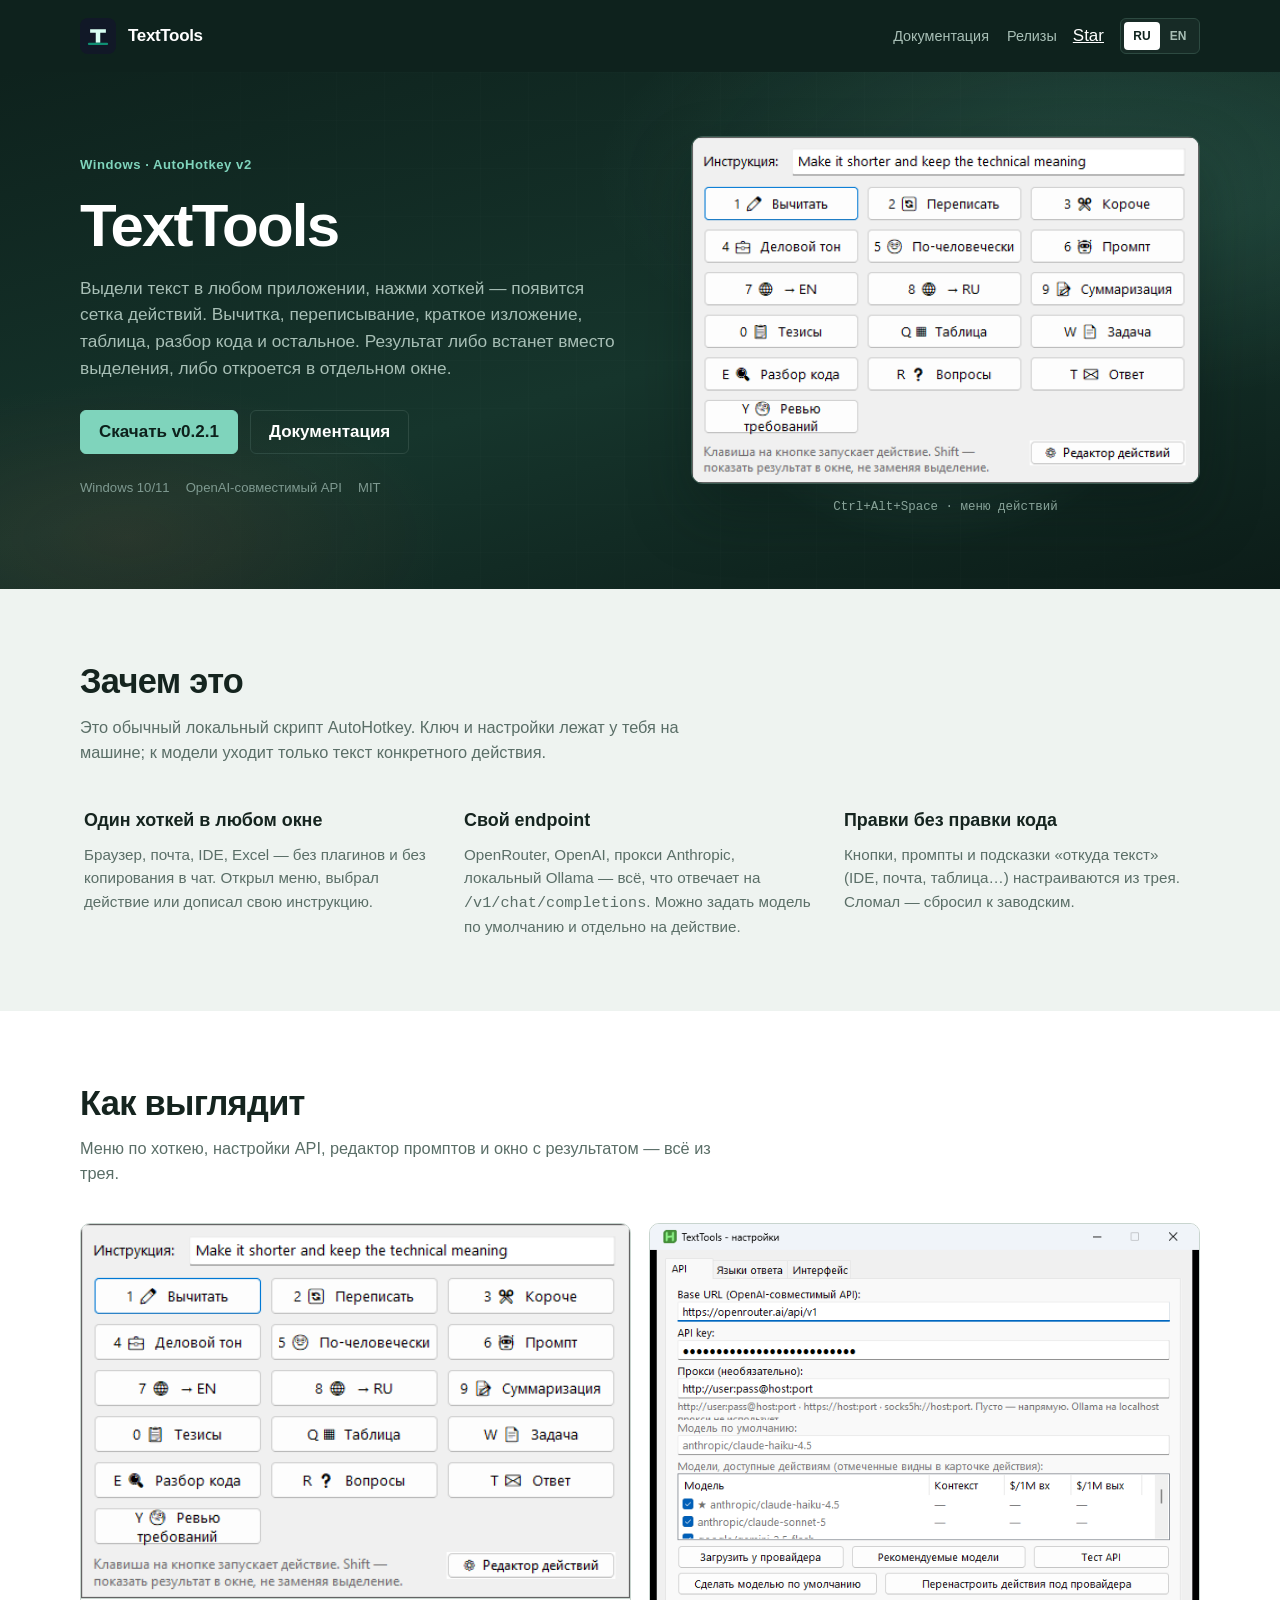
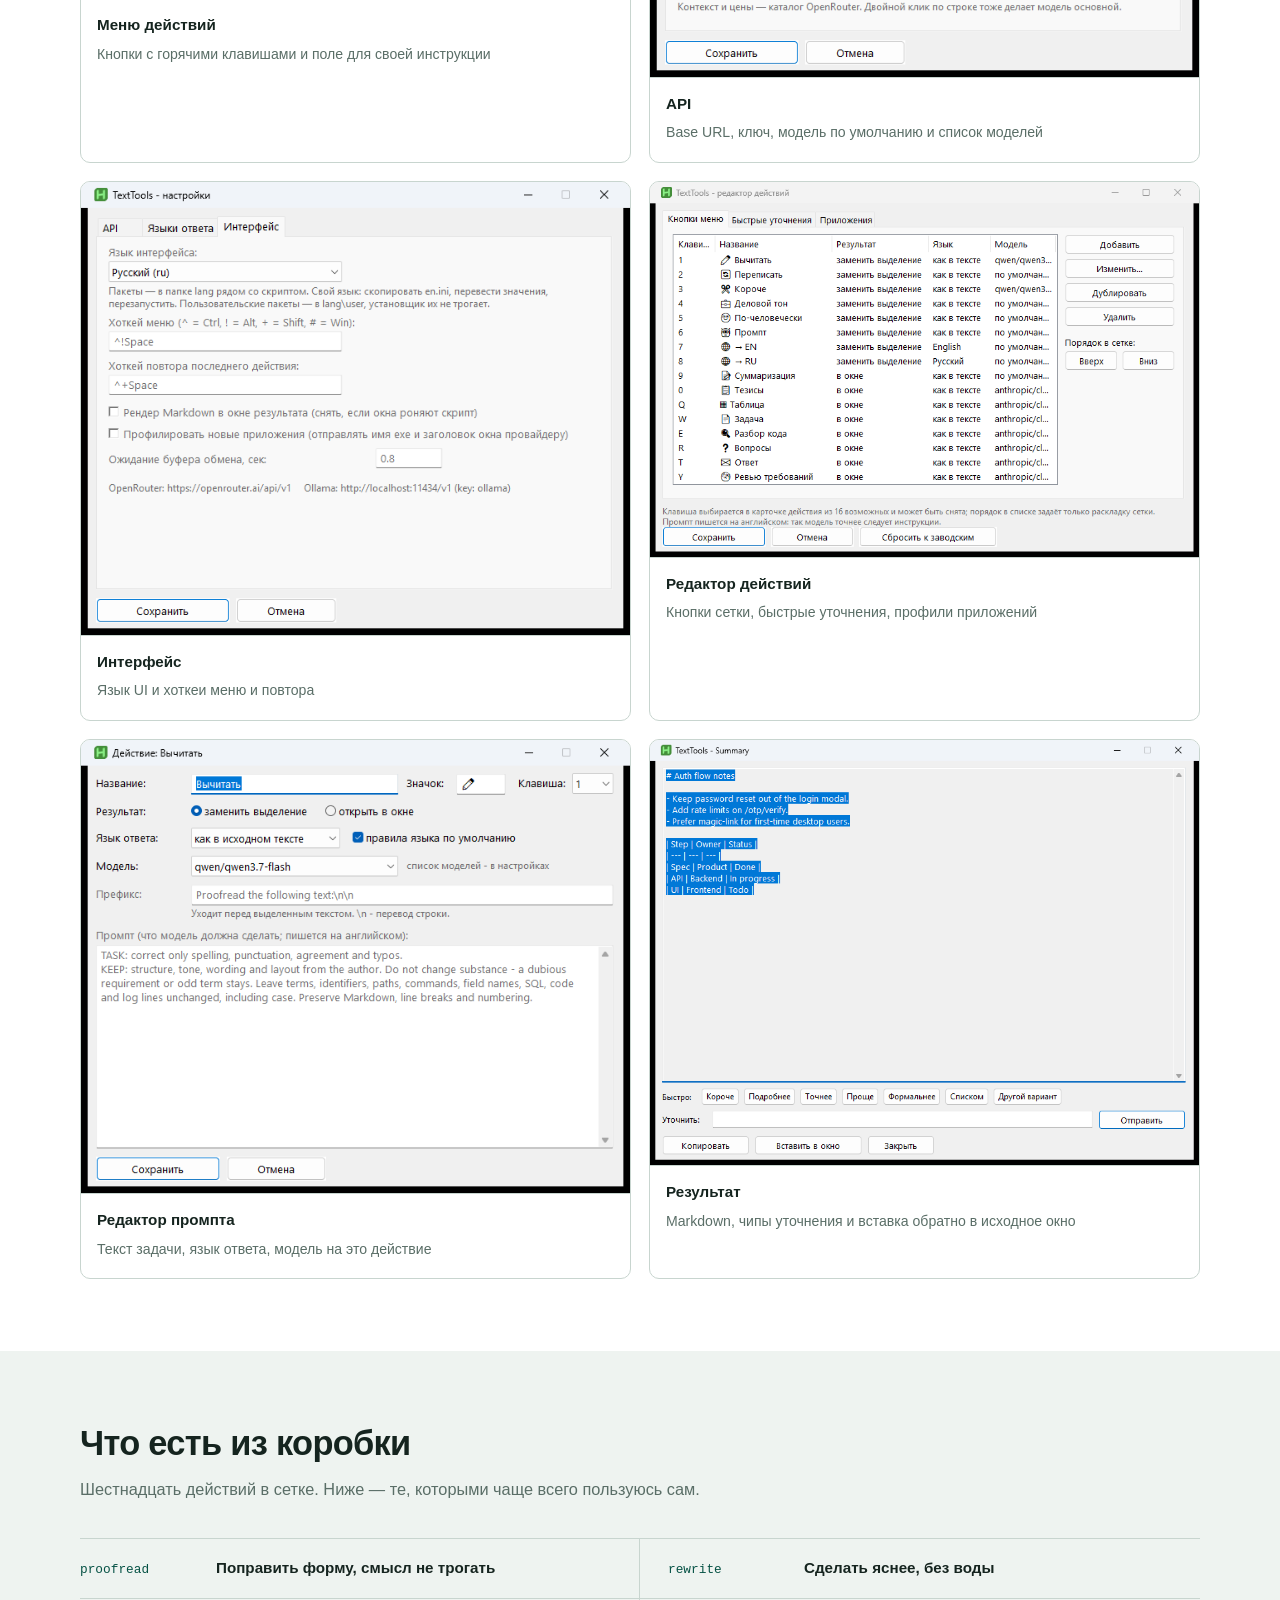
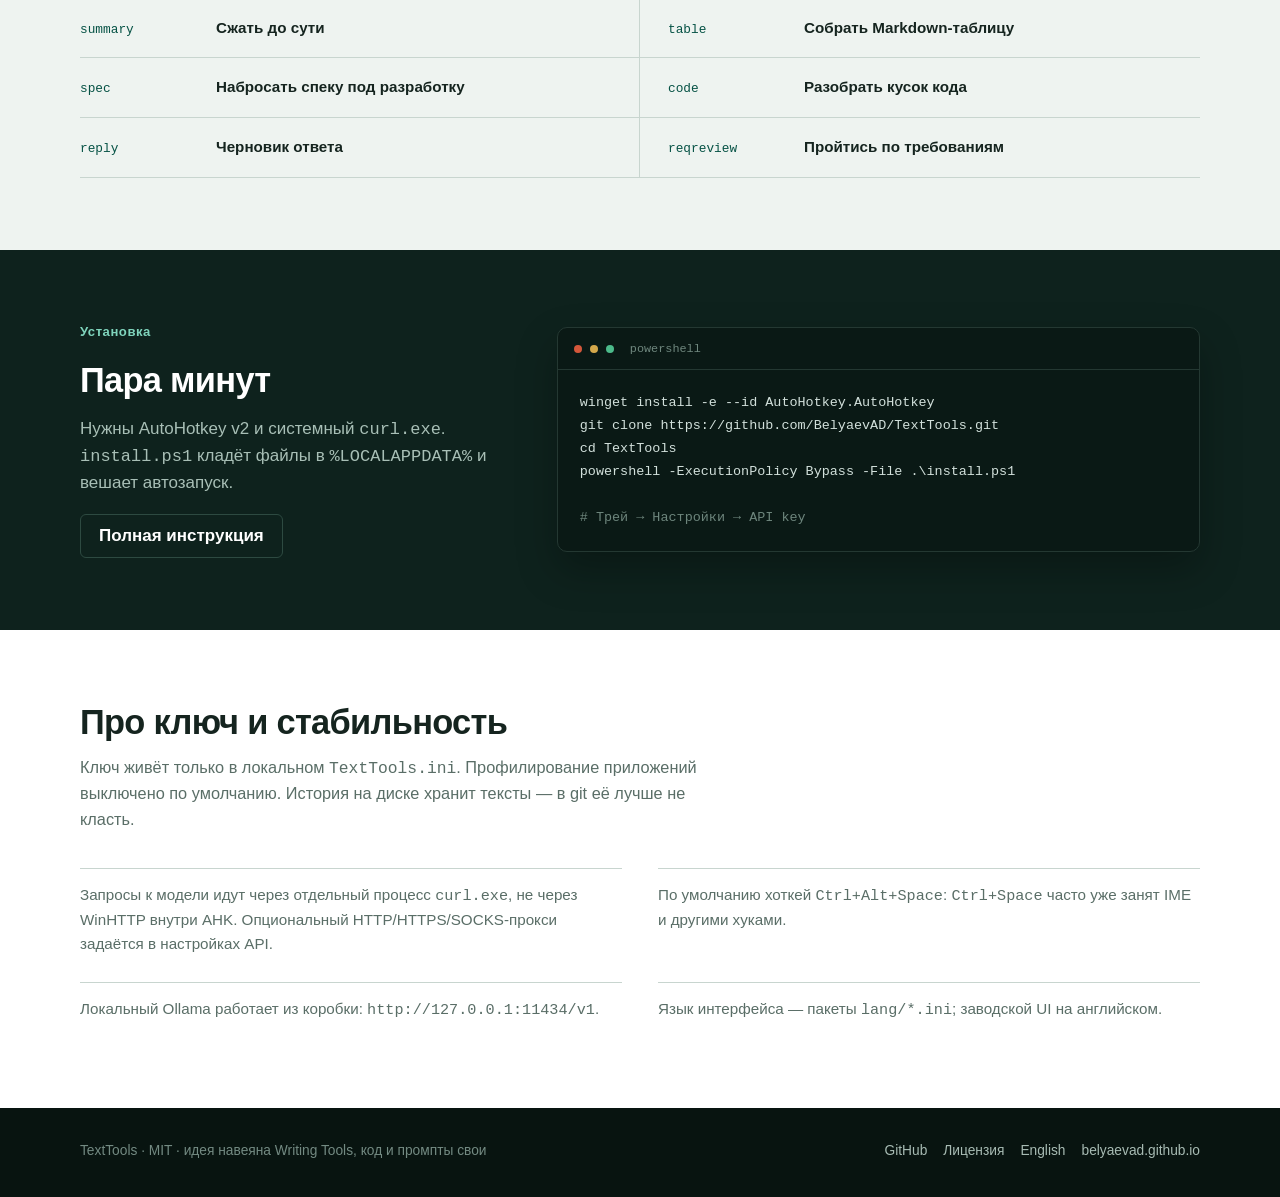
==== commit d9694e74: "Add optional HTTP/HTTPS/SOCKS proxy for API curl calls." ====
--- a/docs/index.html
+++ b/docs/index.html
@@ -45,9 +45,9 @@
             "name": "TextTools",
             "applicationCategory": "UtilitiesApplication",
             "operatingSystem": "Windows 10, Windows 11",
-            "softwareVersion": "0.2.0",
+            "softwareVersion": "0.2.1",
             "url": "https://belyaevad.github.io/TextTools/",
-            "downloadUrl": "https://github.com/BelyaevAD/TextTools/releases/tag/v0.2.0",
+            "downloadUrl": "https://github.com/BelyaevAD/TextTools/releases/tag/v0.2.1",
             "installUrl": "https://github.com/BelyaevAD/TextTools",
             "description": "Скрипт AutoHotkey v2: выделение текста в любом окне Windows, хоткей и действия через OpenAI-совместимый API.",
             "license": "https://github.com/BelyaevAD/TextTools/blob/main/LICENSE",
@@ -126,7 +126,7 @@
             <h1>TextTools</h1>
             <p class="hero-lead">Выдели текст в любом приложении, нажми хоткей — появится сетка действий. Вычитка, переписывание, краткое изложение, таблица, разбор кода и остальное. Результат либо встанет вместо выделения, либо откроется в отдельном окне.</p>
             <div class="hero-actions">
-              <a class="button" href="https://github.com/BelyaevAD/TextTools/releases/tag/v0.2.0" target="_blank" rel="noopener noreferrer">Скачать v0.2.0</a>
+              <a class="button" href="https://github.com/BelyaevAD/TextTools/releases/tag/v0.2.1" target="_blank" rel="noopener noreferrer">Скачать v0.2.1</a>
               <a class="button secondary" href="https://github.com/BelyaevAD/TextTools/blob/main/docs/USER_GUIDE.md" target="_blank" rel="noopener noreferrer">Документация</a>
             </div>
             <div class="hero-meta" aria-label="Кратко">
@@ -271,7 +271,7 @@
             <p>Ключ живёт только в локальном <code>TextTools.ini</code>. Профилирование приложений выключено по умолчанию. История на диске хранит тексты — в git её лучше не класть.</p>
           </div>
           <ul class="safety-list">
-            <li>Запросы к модели идут через отдельный процесс <code>curl.exe</code>, не через WinHTTP внутри AHK.</li>
+            <li>Запросы к модели идут через отдельный процесс <code>curl.exe</code>, не через WinHTTP внутри AHK. Опциональный HTTP/HTTPS/SOCKS-прокси задаётся в настройках API.</li>
             <li>По умолчанию хоткей <code>Ctrl+Alt+Space</code>: <code>Ctrl+Space</code> часто уже занят IME и другими хуками.</li>
             <li>Локальный Ollama работает из коробки: <code>http://127.0.0.1:11434/v1</code>.</li>
             <li>Язык интерфейса — пакеты <code>lang/*.ini</code>; заводской UI на английском.</li>
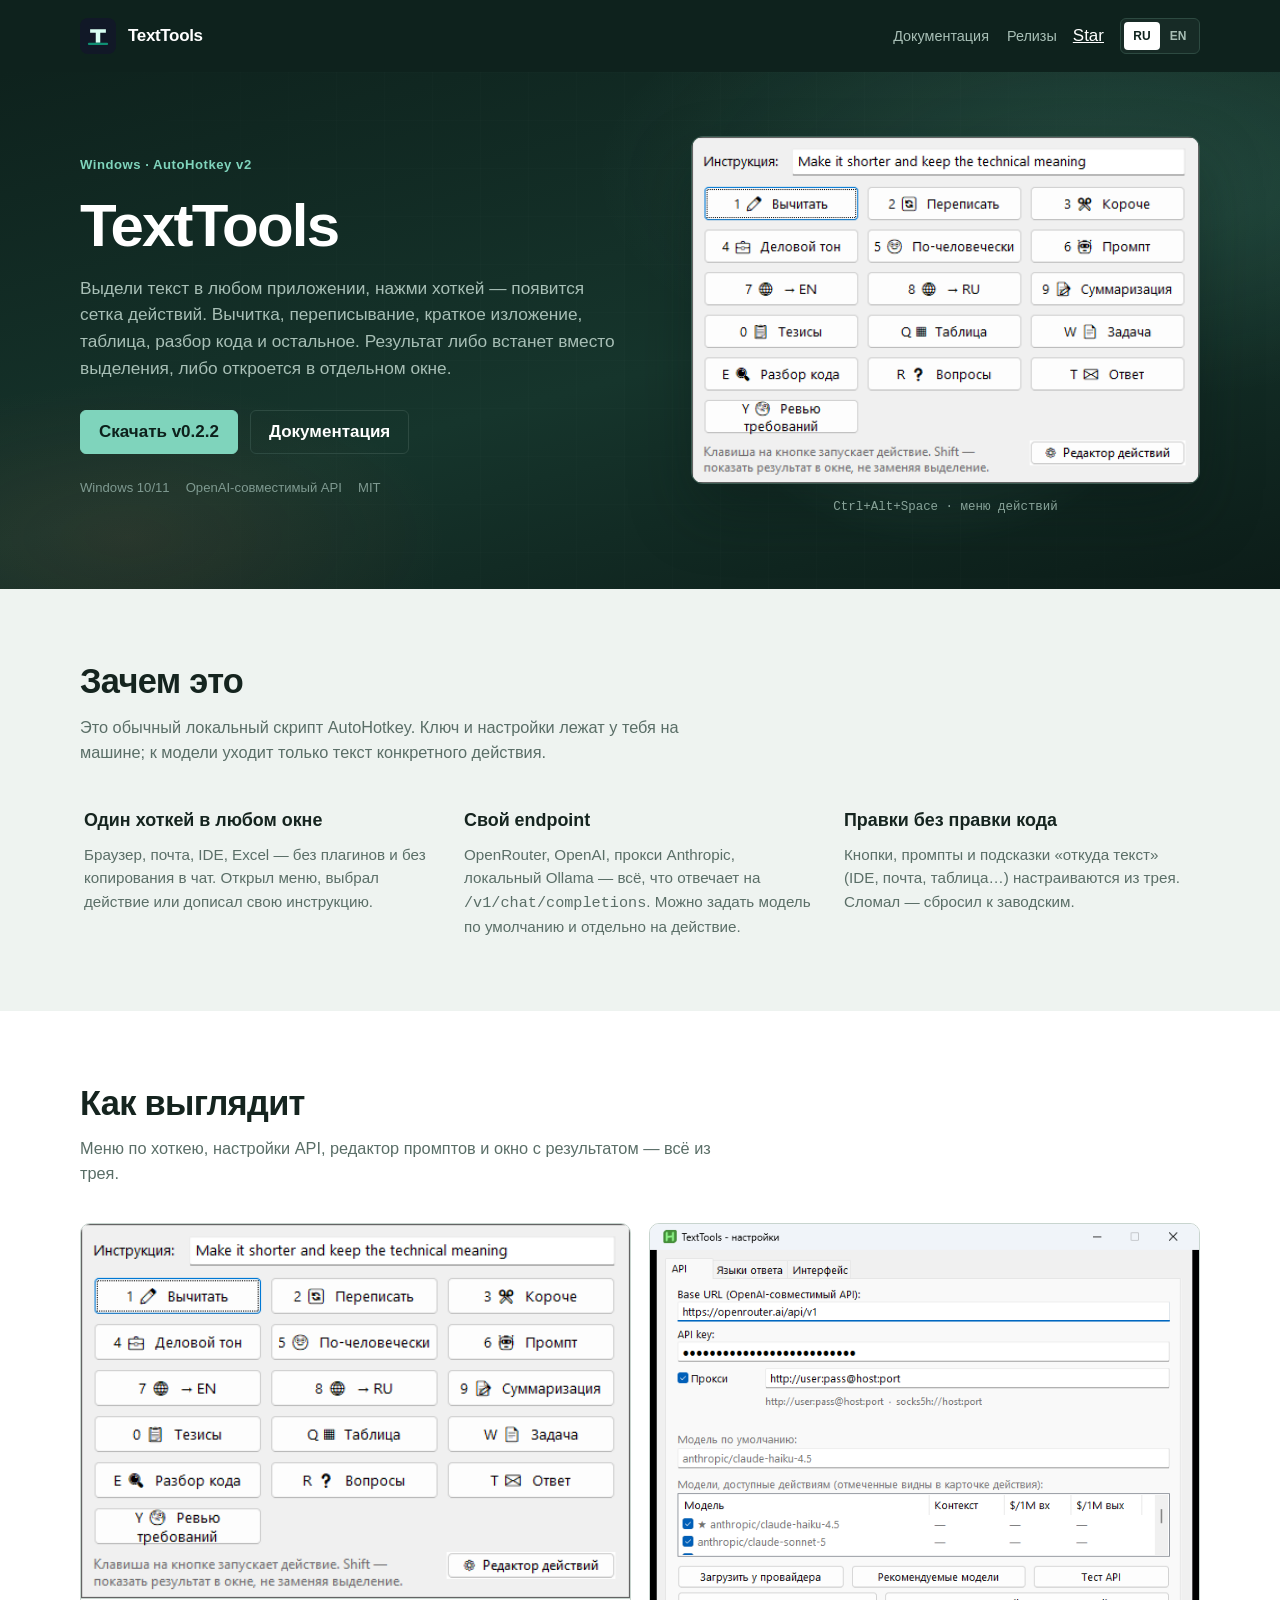
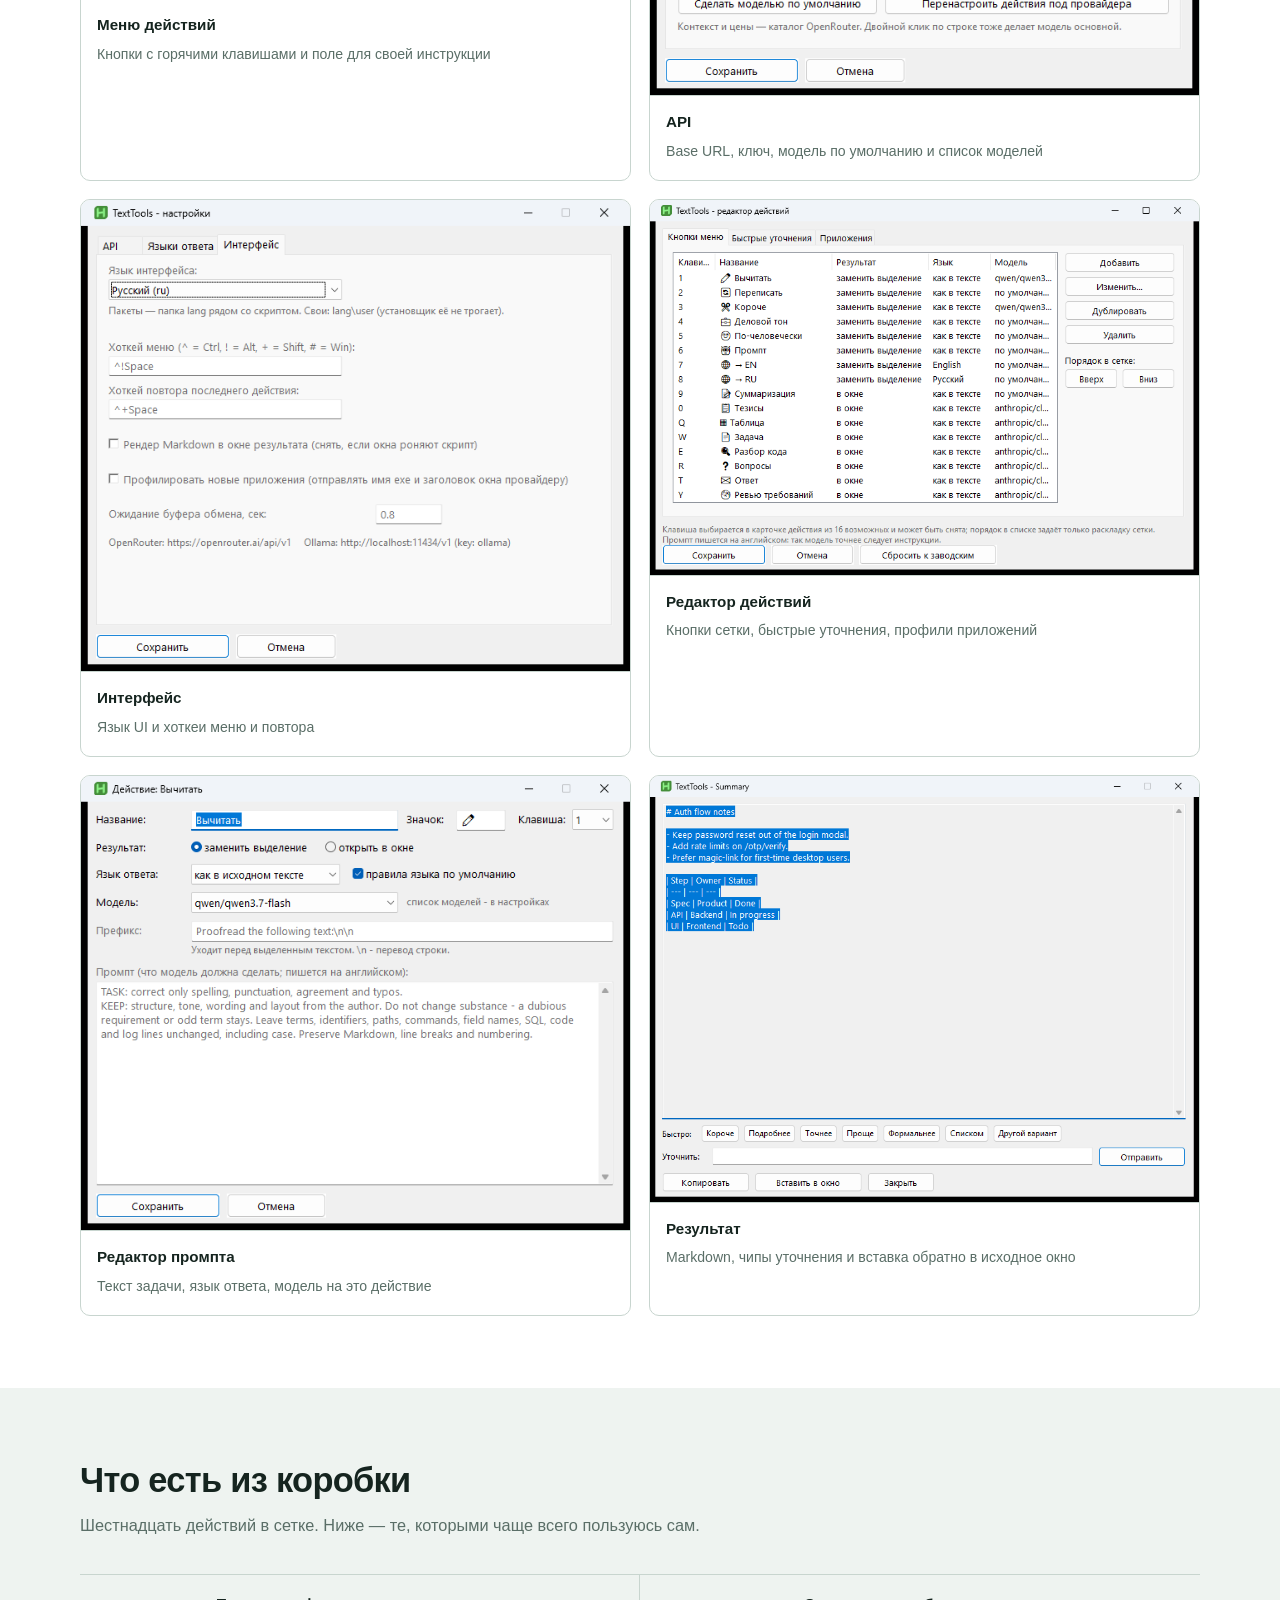
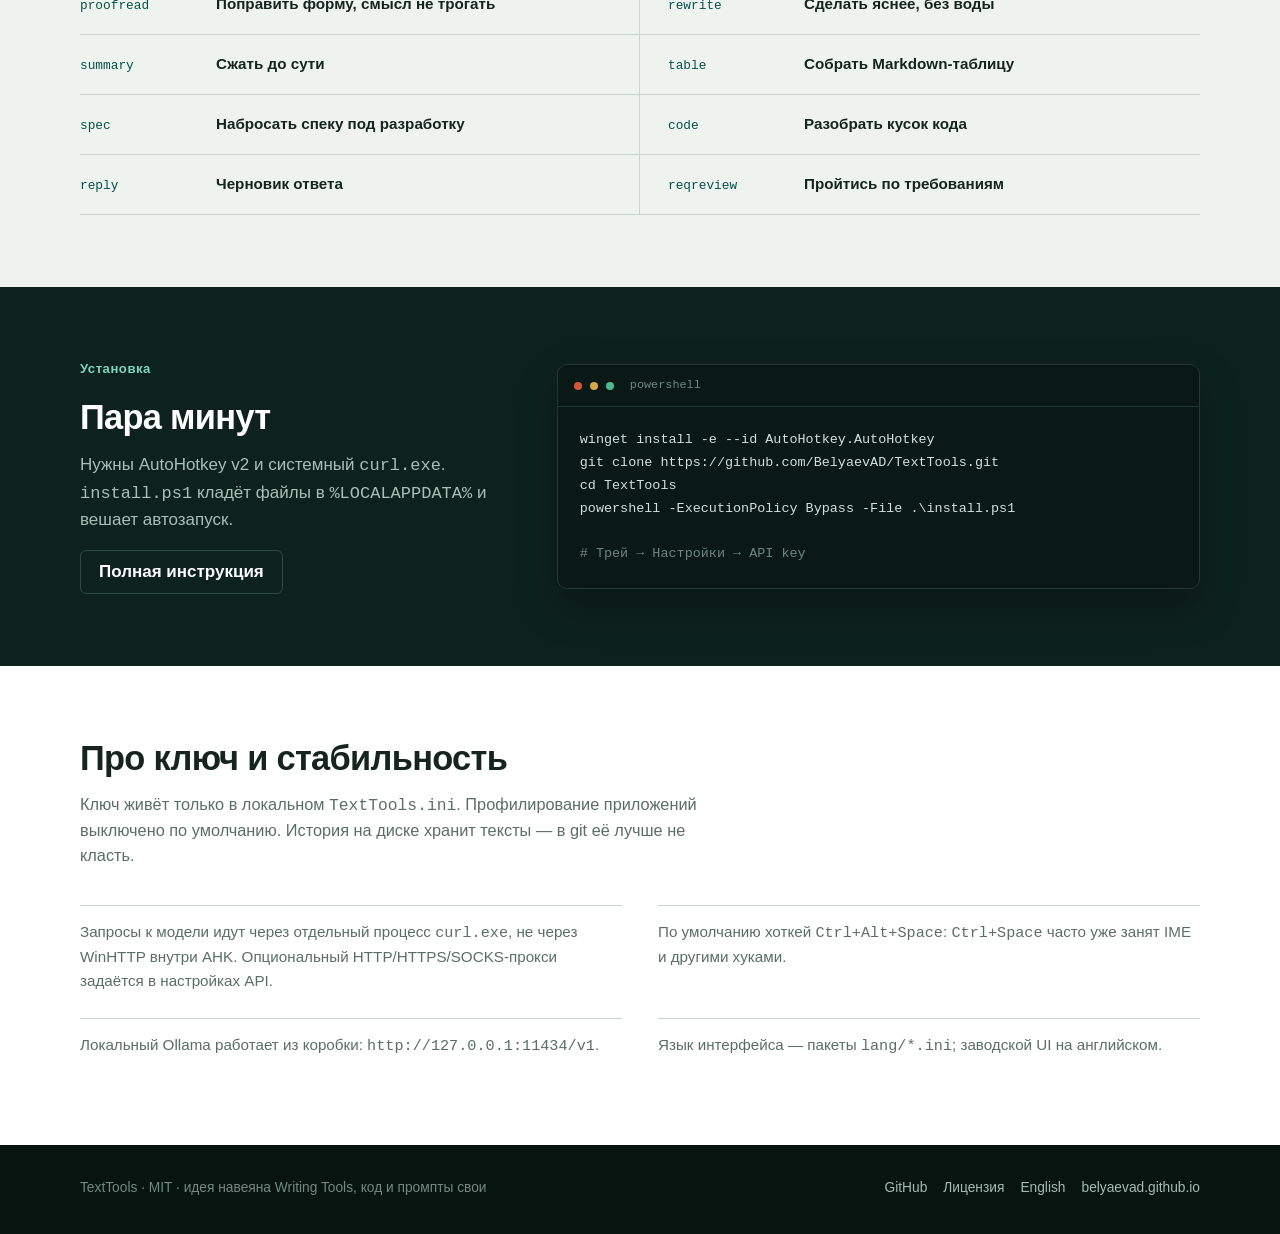
==== commit d9aab3fa: "Gate the API proxy behind a checkbox and stop settings hints overlapping labels." ====
--- a/docs/index.html
+++ b/docs/index.html
@@ -45,9 +45,9 @@
             "name": "TextTools",
             "applicationCategory": "UtilitiesApplication",
             "operatingSystem": "Windows 10, Windows 11",
-            "softwareVersion": "0.2.1",
+            "softwareVersion": "0.2.2",
             "url": "https://belyaevad.github.io/TextTools/",
-            "downloadUrl": "https://github.com/BelyaevAD/TextTools/releases/tag/v0.2.1",
+            "downloadUrl": "https://github.com/BelyaevAD/TextTools/releases/tag/v0.2.2",
             "installUrl": "https://github.com/BelyaevAD/TextTools",
             "description": "Скрипт AutoHotkey v2: выделение текста в любом окне Windows, хоткей и действия через OpenAI-совместимый API.",
             "license": "https://github.com/BelyaevAD/TextTools/blob/main/LICENSE",
@@ -126,7 +126,7 @@
             <h1>TextTools</h1>
             <p class="hero-lead">Выдели текст в любом приложении, нажми хоткей — появится сетка действий. Вычитка, переписывание, краткое изложение, таблица, разбор кода и остальное. Результат либо встанет вместо выделения, либо откроется в отдельном окне.</p>
             <div class="hero-actions">
-              <a class="button" href="https://github.com/BelyaevAD/TextTools/releases/tag/v0.2.1" target="_blank" rel="noopener noreferrer">Скачать v0.2.1</a>
+              <a class="button" href="https://github.com/BelyaevAD/TextTools/releases/tag/v0.2.2" target="_blank" rel="noopener noreferrer">Скачать v0.2.2</a>
               <a class="button secondary" href="https://github.com/BelyaevAD/TextTools/blob/main/docs/USER_GUIDE.md" target="_blank" rel="noopener noreferrer">Документация</a>
             </div>
             <div class="hero-meta" aria-label="Кратко">
@@ -188,13 +188,13 @@
             </figure>
             <figure class="shot-card">
               <a href="assets/screenshots/ru/02-settings-api.png" target="_blank" rel="noopener">
-                <img src="assets/screenshots/ru/02-settings-api.png" width="658" height="515" alt="Настройки API TextTools" loading="lazy">
+                <img src="assets/screenshots/ru/02-settings-api.png" width="658" height="565" alt="Настройки API TextTools" loading="lazy">
               </a>
               <figcaption><strong>API</strong><span>Base URL, ключ, модель по умолчанию и список моделей</span></figcaption>
             </figure>
             <figure class="shot-card">
               <a href="assets/screenshots/ru/03-settings-ui.png" target="_blank" rel="noopener">
-                <img src="assets/screenshots/ru/03-settings-ui.png" width="658" height="515" alt="Настройки интерфейса TextTools" loading="lazy">
+                <img src="assets/screenshots/ru/03-settings-ui.png" width="658" height="565" alt="Настройки интерфейса TextTools" loading="lazy">
               </a>
               <figcaption><strong>Интерфейс</strong><span>Язык UI и хоткеи меню и повтора</span></figcaption>
             </figure>
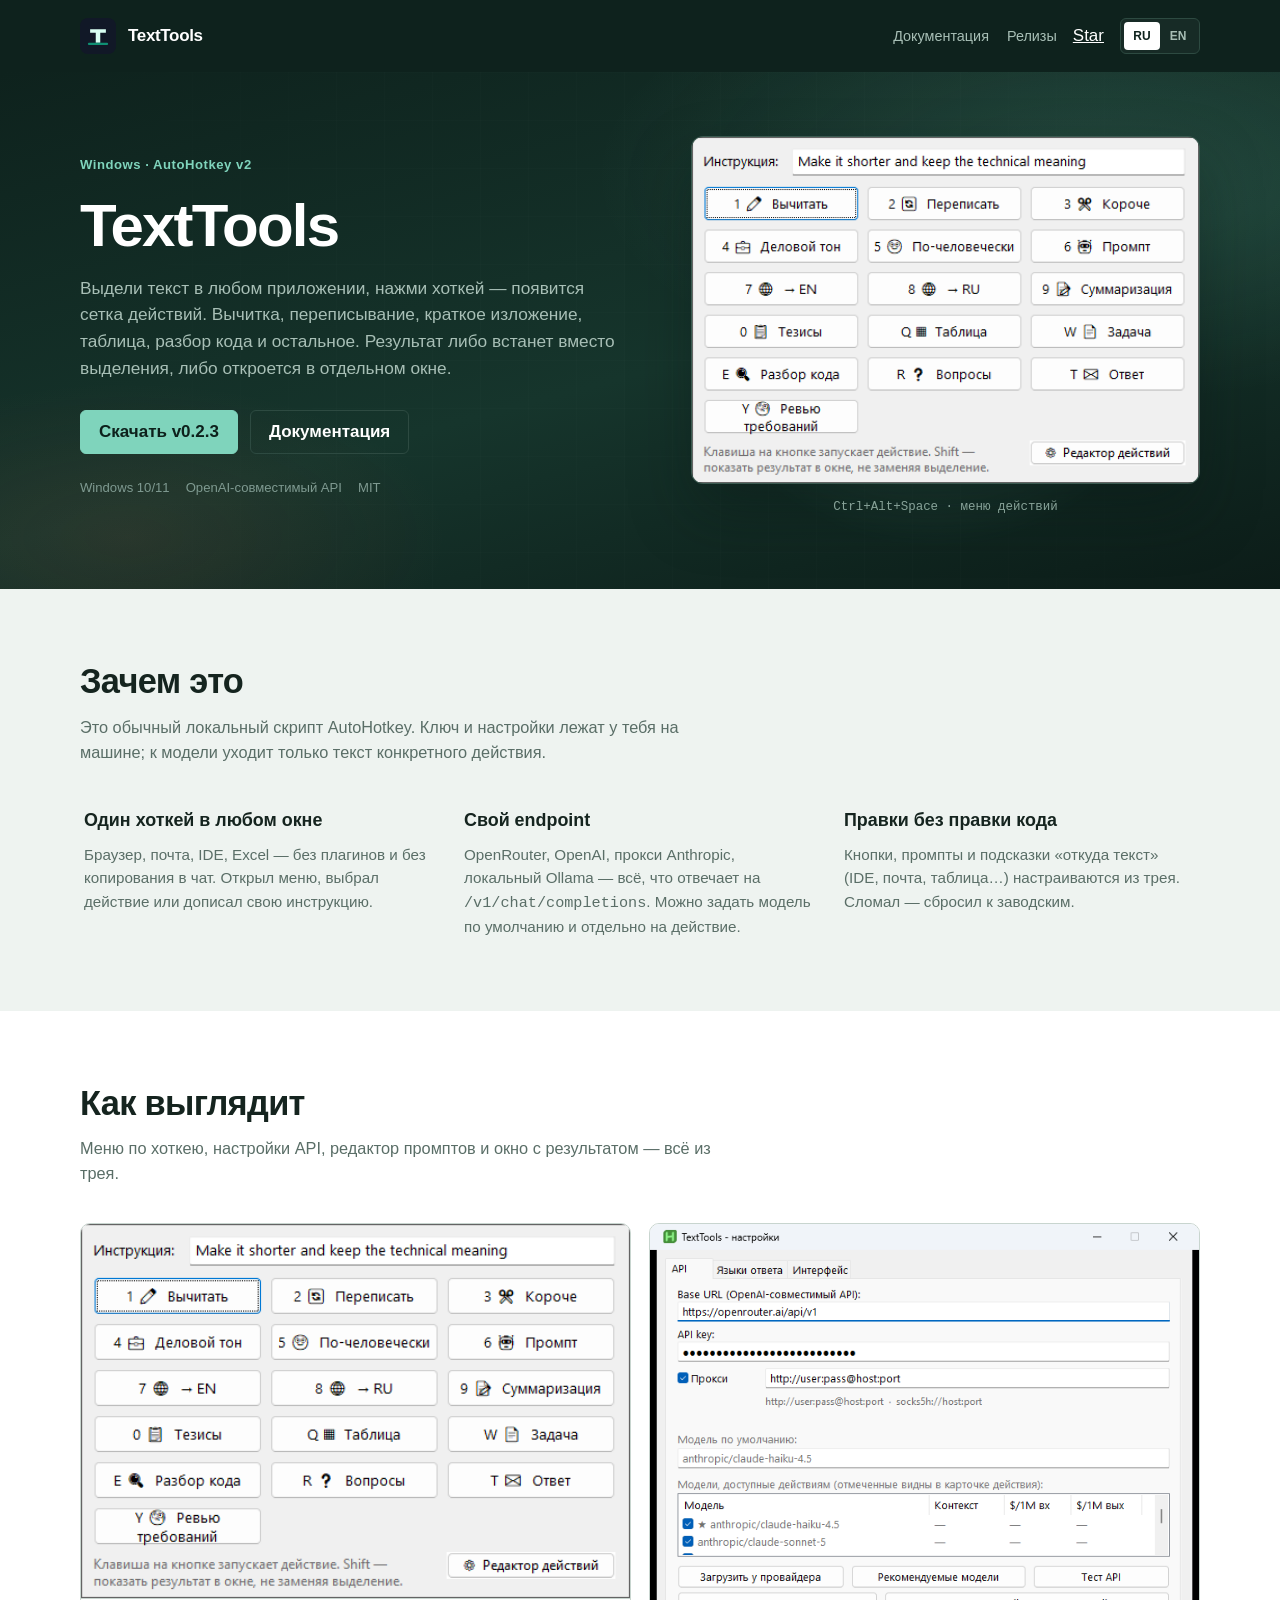
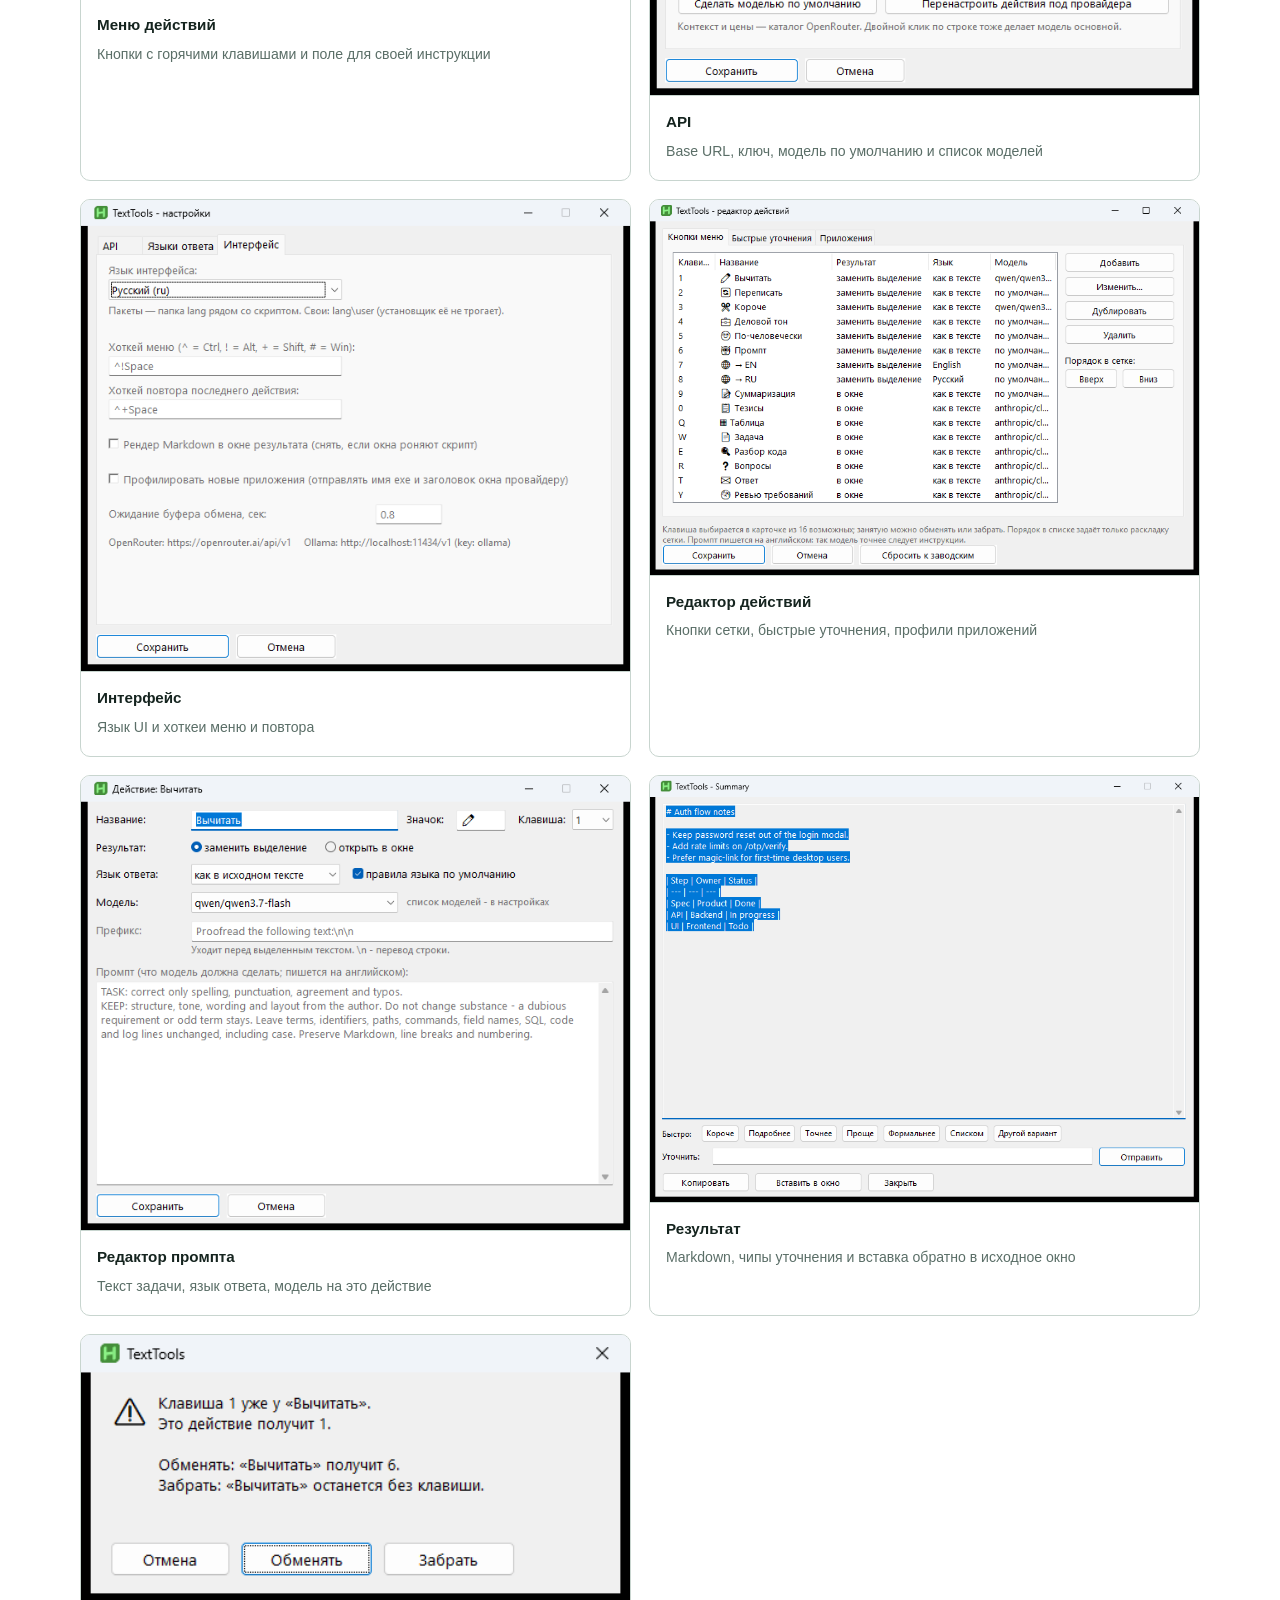
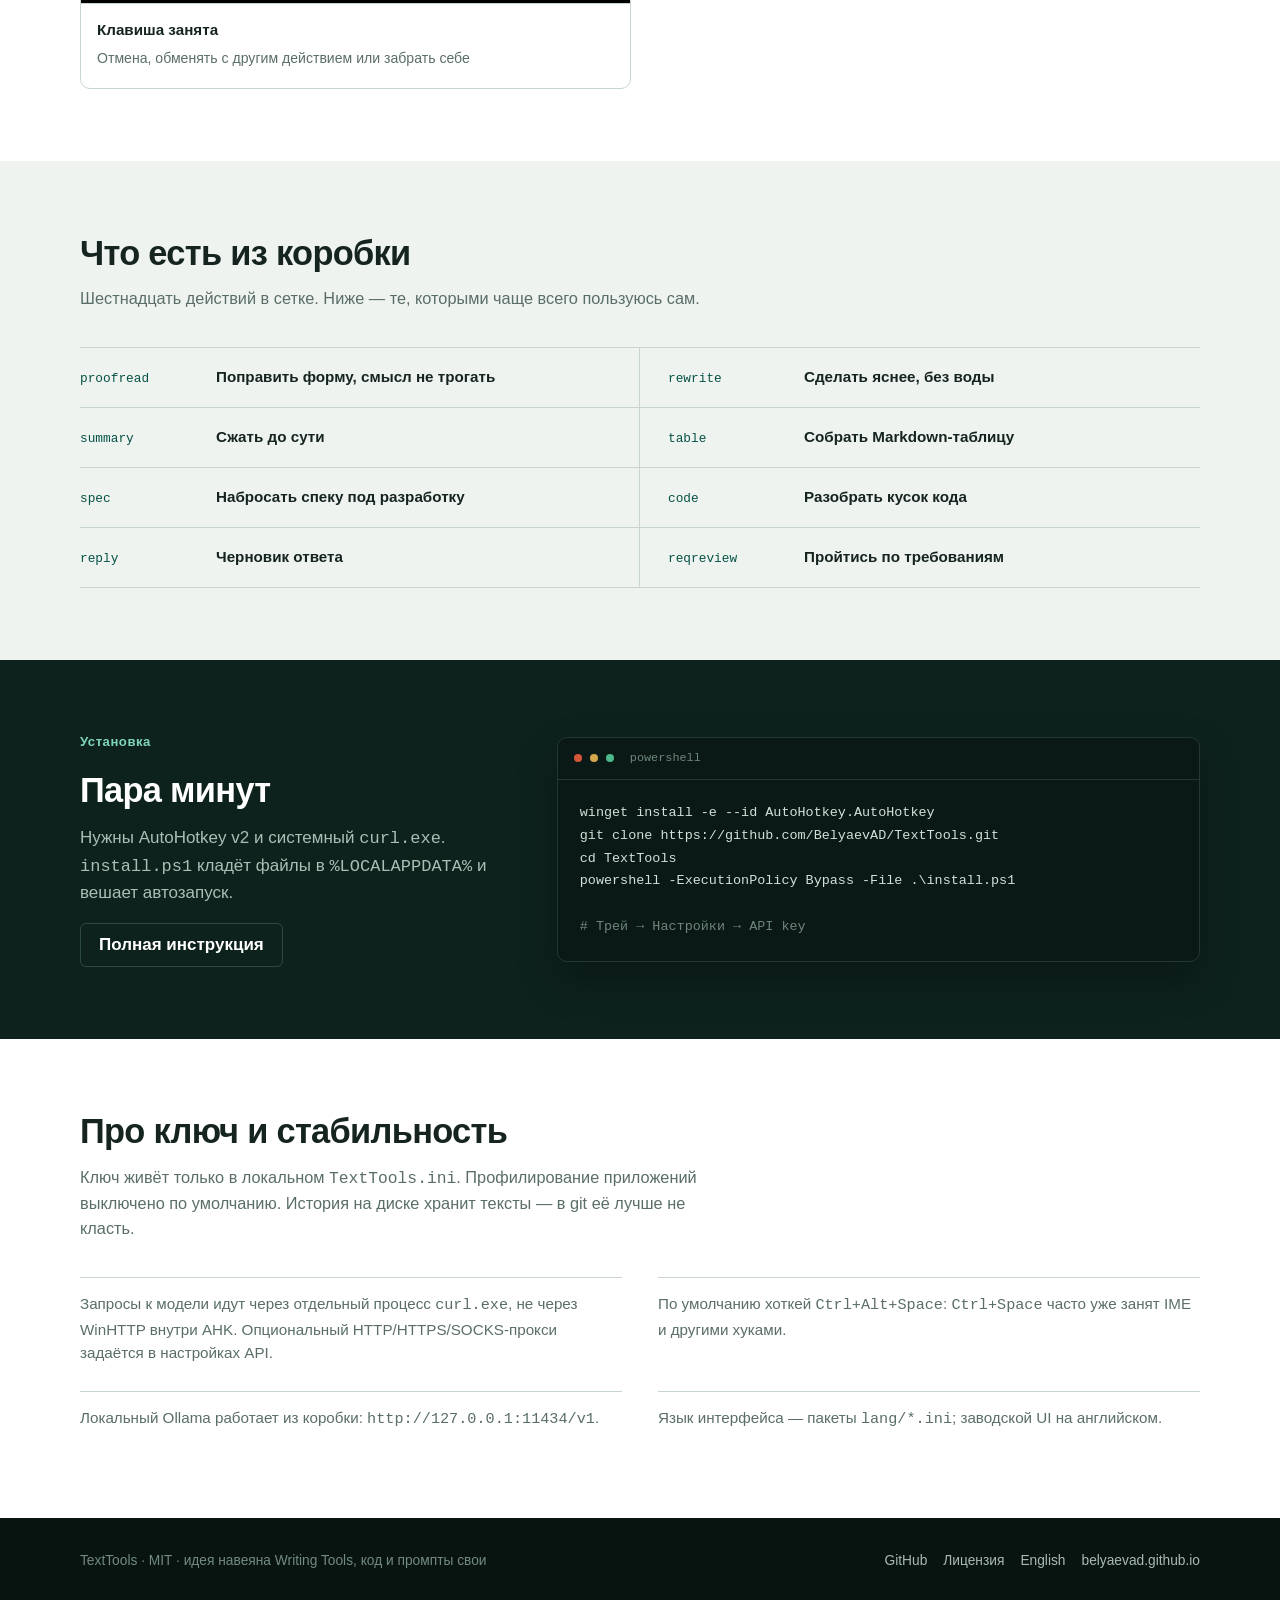
==== commit e6546591: "Let the action editor swap or take a key that is already assigned." ====
--- a/docs/index.html
+++ b/docs/index.html
@@ -45,9 +45,9 @@
             "name": "TextTools",
             "applicationCategory": "UtilitiesApplication",
             "operatingSystem": "Windows 10, Windows 11",
-            "softwareVersion": "0.2.2",
+            "softwareVersion": "0.2.3",
             "url": "https://belyaevad.github.io/TextTools/",
-            "downloadUrl": "https://github.com/BelyaevAD/TextTools/releases/tag/v0.2.2",
+            "downloadUrl": "https://github.com/BelyaevAD/TextTools/releases/tag/v0.2.3",
             "installUrl": "https://github.com/BelyaevAD/TextTools",
             "description": "Скрипт AutoHotkey v2: выделение текста в любом окне Windows, хоткей и действия через OpenAI-совместимый API.",
             "license": "https://github.com/BelyaevAD/TextTools/blob/main/LICENSE",
@@ -56,7 +56,8 @@
               "https://belyaevad.github.io/TextTools/assets/screenshots/ru/01-action-menu.png",
               "https://belyaevad.github.io/TextTools/assets/screenshots/ru/02-settings-api.png",
               "https://belyaevad.github.io/TextTools/assets/screenshots/ru/04-actions-editor.png",
-              "https://belyaevad.github.io/TextTools/assets/screenshots/ru/05-prompt-editor.png"
+              "https://belyaevad.github.io/TextTools/assets/screenshots/ru/05-prompt-editor.png",
+              "https://belyaevad.github.io/TextTools/assets/screenshots/ru/07-key-conflict.png"
             ],
             "offers": {
               "@type": "Offer",
@@ -126,7 +127,7 @@
             <h1>TextTools</h1>
             <p class="hero-lead">Выдели текст в любом приложении, нажми хоткей — появится сетка действий. Вычитка, переписывание, краткое изложение, таблица, разбор кода и остальное. Результат либо встанет вместо выделения, либо откроется в отдельном окне.</p>
             <div class="hero-actions">
-              <a class="button" href="https://github.com/BelyaevAD/TextTools/releases/tag/v0.2.2" target="_blank" rel="noopener noreferrer">Скачать v0.2.2</a>
+              <a class="button" href="https://github.com/BelyaevAD/TextTools/releases/tag/v0.2.3" target="_blank" rel="noopener noreferrer">Скачать v0.2.3</a>
               <a class="button secondary" href="https://github.com/BelyaevAD/TextTools/blob/main/docs/USER_GUIDE.md" target="_blank" rel="noopener noreferrer">Документация</a>
             </div>
             <div class="hero-meta" aria-label="Кратко">
@@ -216,6 +217,12 @@
               </a>
               <figcaption><strong>Результат</strong><span>Markdown, чипы уточнения и вставка обратно в исходное окно</span></figcaption>
             </figure>
+            <figure class="shot-card">
+              <a href="assets/screenshots/ru/07-key-conflict.png" target="_blank" rel="noopener">
+                <img src="assets/screenshots/ru/07-key-conflict.png" width="480" height="220" alt="Конфликт клавиши действия TextTools" loading="lazy">
+              </a>
+              <figcaption><strong>Клавиша занята</strong><span>Отмена, обменять с другим действием или забрать себе</span></figcaption>
+            </figure>
           </div>
         </div>
       </section>
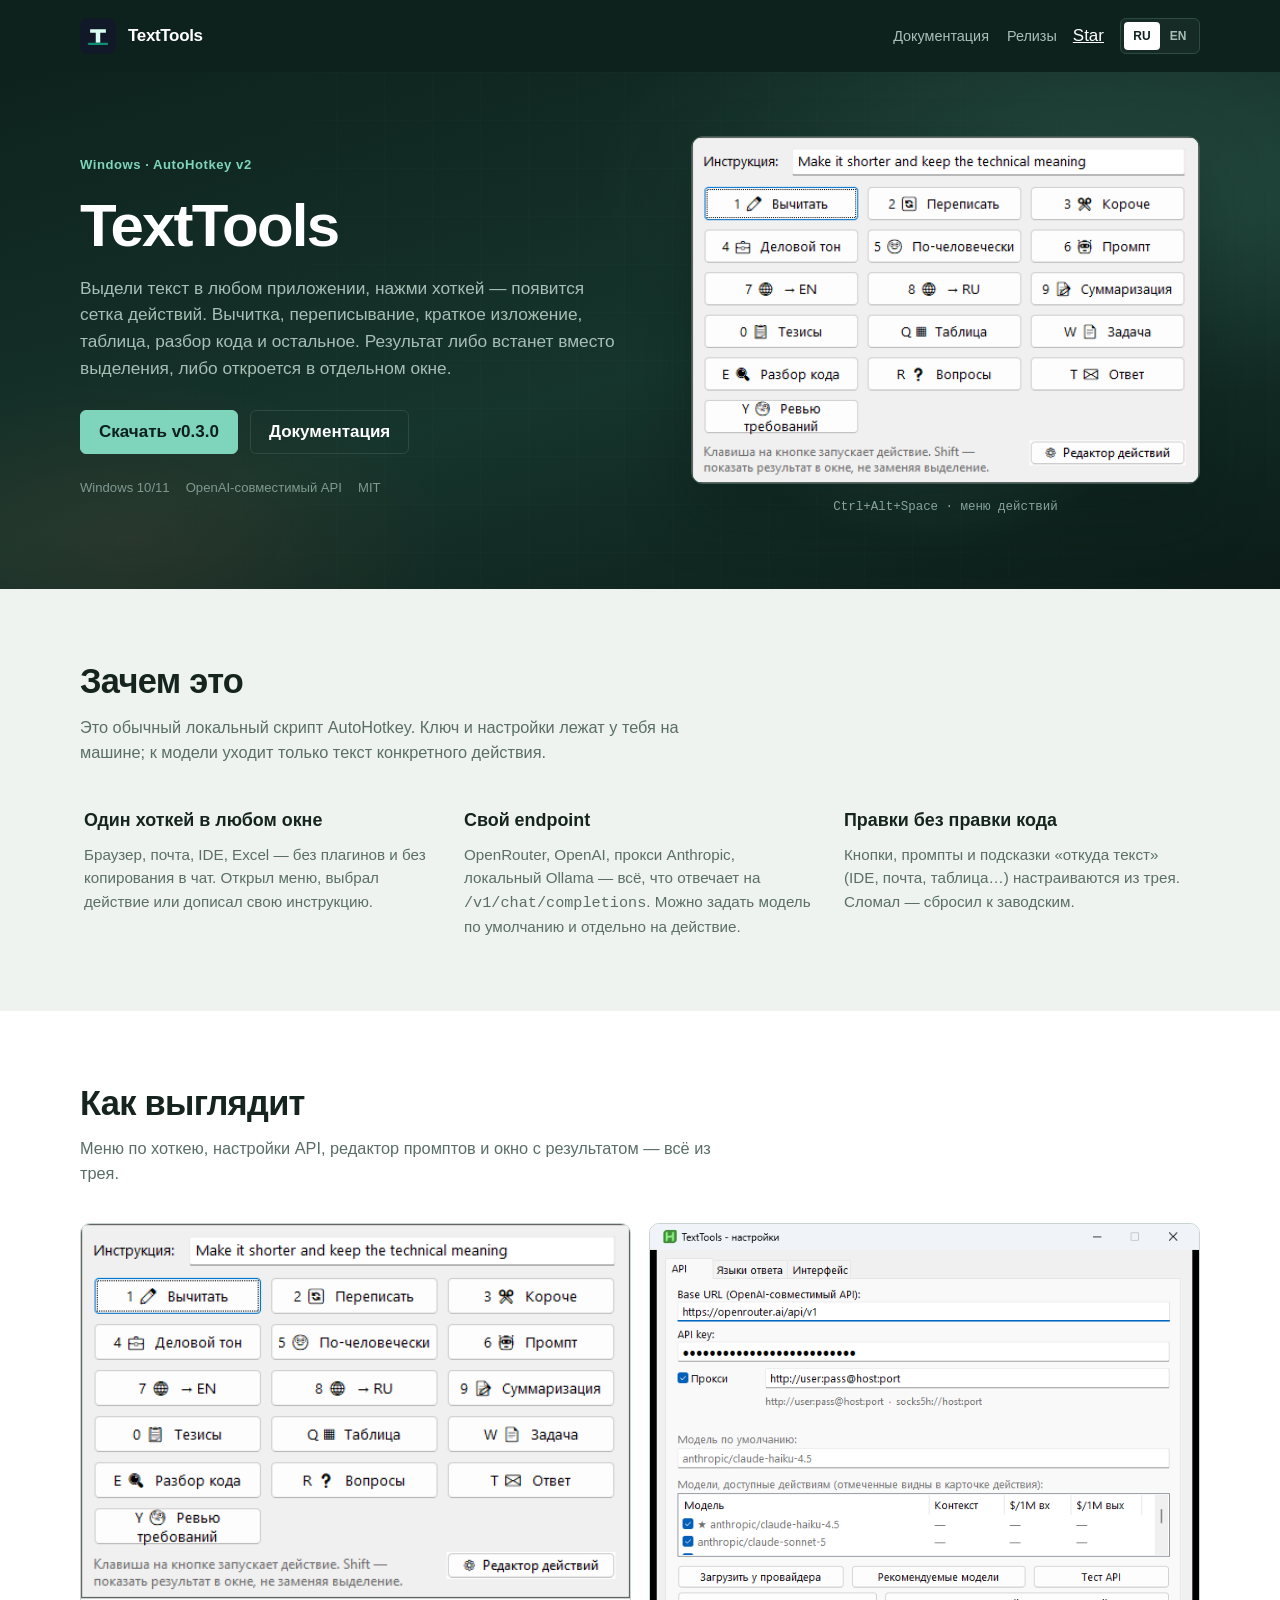
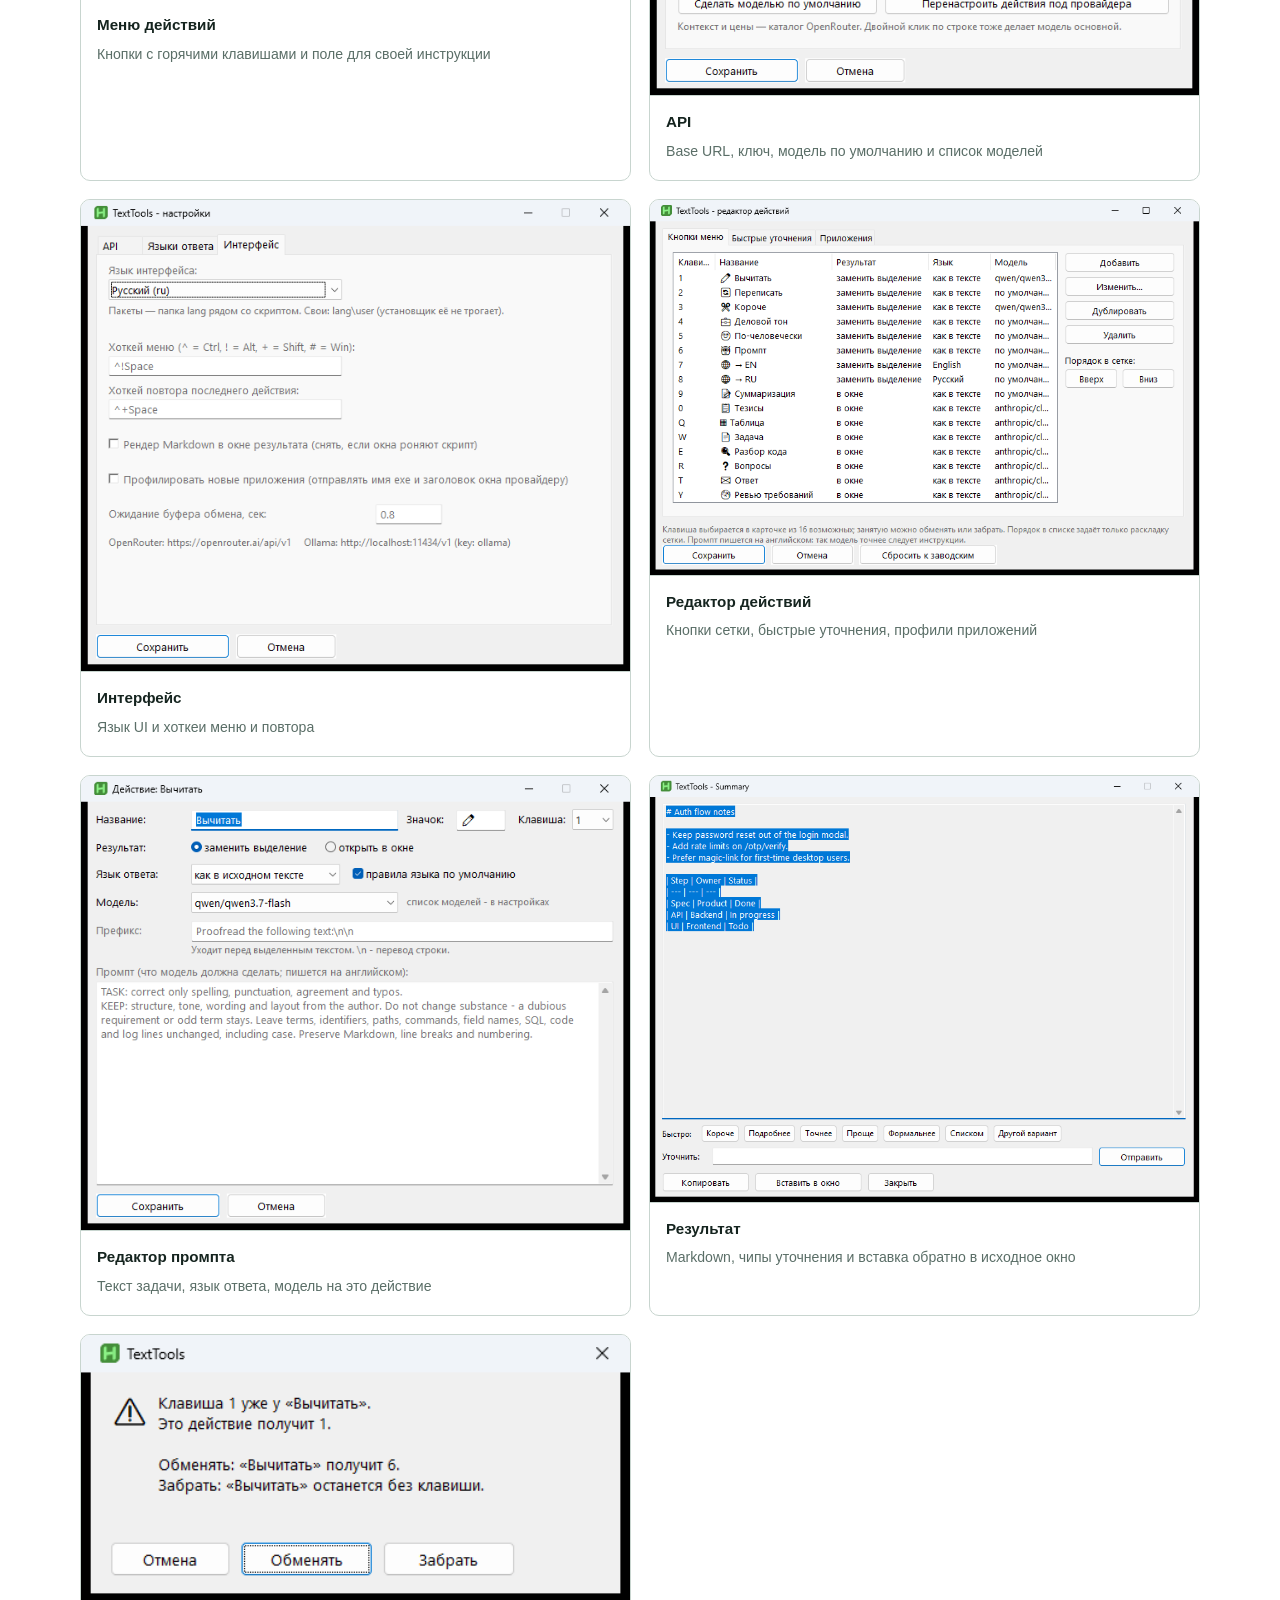
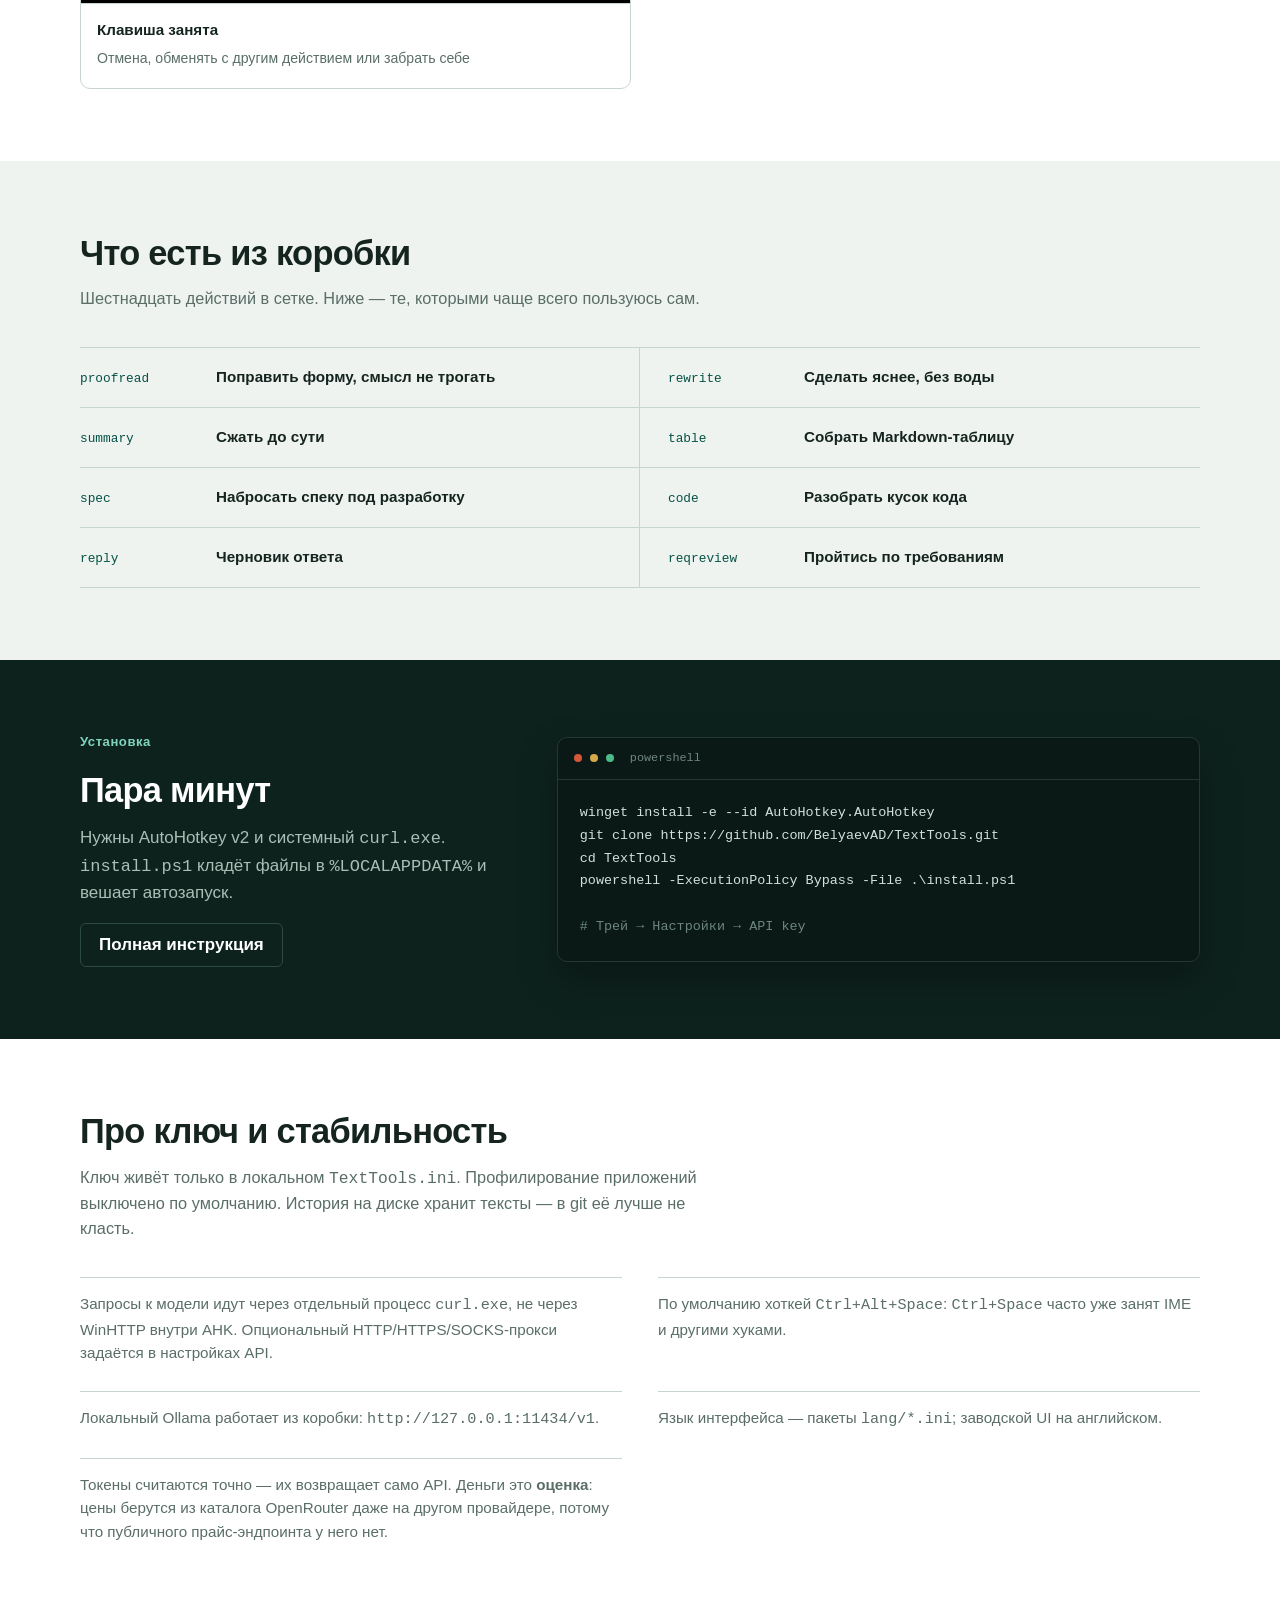
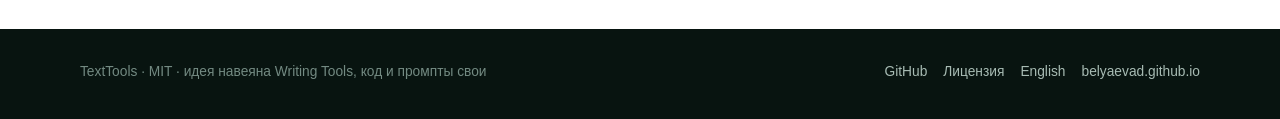
==== commit 85416b03: "Ship v0.3.0: audit of the code, the tests and the gate A four-way audit (tooling, core logic, UI/sta" ====
--- a/docs/index.html
+++ b/docs/index.html
@@ -45,9 +45,9 @@
             "name": "TextTools",
             "applicationCategory": "UtilitiesApplication",
             "operatingSystem": "Windows 10, Windows 11",
-            "softwareVersion": "0.2.3",
+            "softwareVersion": "0.3.0",
             "url": "https://belyaevad.github.io/TextTools/",
-            "downloadUrl": "https://github.com/BelyaevAD/TextTools/releases/tag/v0.2.3",
+            "downloadUrl": "https://github.com/BelyaevAD/TextTools/releases/tag/v0.3.0",
             "installUrl": "https://github.com/BelyaevAD/TextTools",
             "description": "Скрипт AutoHotkey v2: выделение текста в любом окне Windows, хоткей и действия через OpenAI-совместимый API.",
             "license": "https://github.com/BelyaevAD/TextTools/blob/main/LICENSE",
@@ -127,7 +127,7 @@
             <h1>TextTools</h1>
             <p class="hero-lead">Выдели текст в любом приложении, нажми хоткей — появится сетка действий. Вычитка, переписывание, краткое изложение, таблица, разбор кода и остальное. Результат либо встанет вместо выделения, либо откроется в отдельном окне.</p>
             <div class="hero-actions">
-              <a class="button" href="https://github.com/BelyaevAD/TextTools/releases/tag/v0.2.3" target="_blank" rel="noopener noreferrer">Скачать v0.2.3</a>
+              <a class="button" href="https://github.com/BelyaevAD/TextTools/releases/tag/v0.3.0" target="_blank" rel="noopener noreferrer">Скачать v0.3.0</a>
               <a class="button secondary" href="https://github.com/BelyaevAD/TextTools/blob/main/docs/USER_GUIDE.md" target="_blank" rel="noopener noreferrer">Документация</a>
             </div>
             <div class="hero-meta" aria-label="Кратко">
@@ -219,7 +219,7 @@
             </figure>
             <figure class="shot-card">
               <a href="assets/screenshots/ru/07-key-conflict.png" target="_blank" rel="noopener">
-                <img src="assets/screenshots/ru/07-key-conflict.png" width="480" height="220" alt="Конфликт клавиши действия TextTools" loading="lazy">
+                <img src="assets/screenshots/ru/07-key-conflict.png" width="455" height="222" alt="Конфликт клавиши действия TextTools" loading="lazy">
               </a>
               <figcaption><strong>Клавиша занята</strong><span>Отмена, обменять с другим действием или забрать себе</span></figcaption>
             </figure>
@@ -282,6 +282,7 @@
             <li>По умолчанию хоткей <code>Ctrl+Alt+Space</code>: <code>Ctrl+Space</code> часто уже занят IME и другими хуками.</li>
             <li>Локальный Ollama работает из коробки: <code>http://127.0.0.1:11434/v1</code>.</li>
             <li>Язык интерфейса — пакеты <code>lang/*.ini</code>; заводской UI на английском.</li>
+            <li>Токены считаются точно — их возвращает само API. Деньги это <strong>оценка</strong>: цены берутся из каталога OpenRouter даже на другом провайдере, потому что публичного прайс-эндпоинта у него нет.</li>
           </ul>
         </div>
       </section>
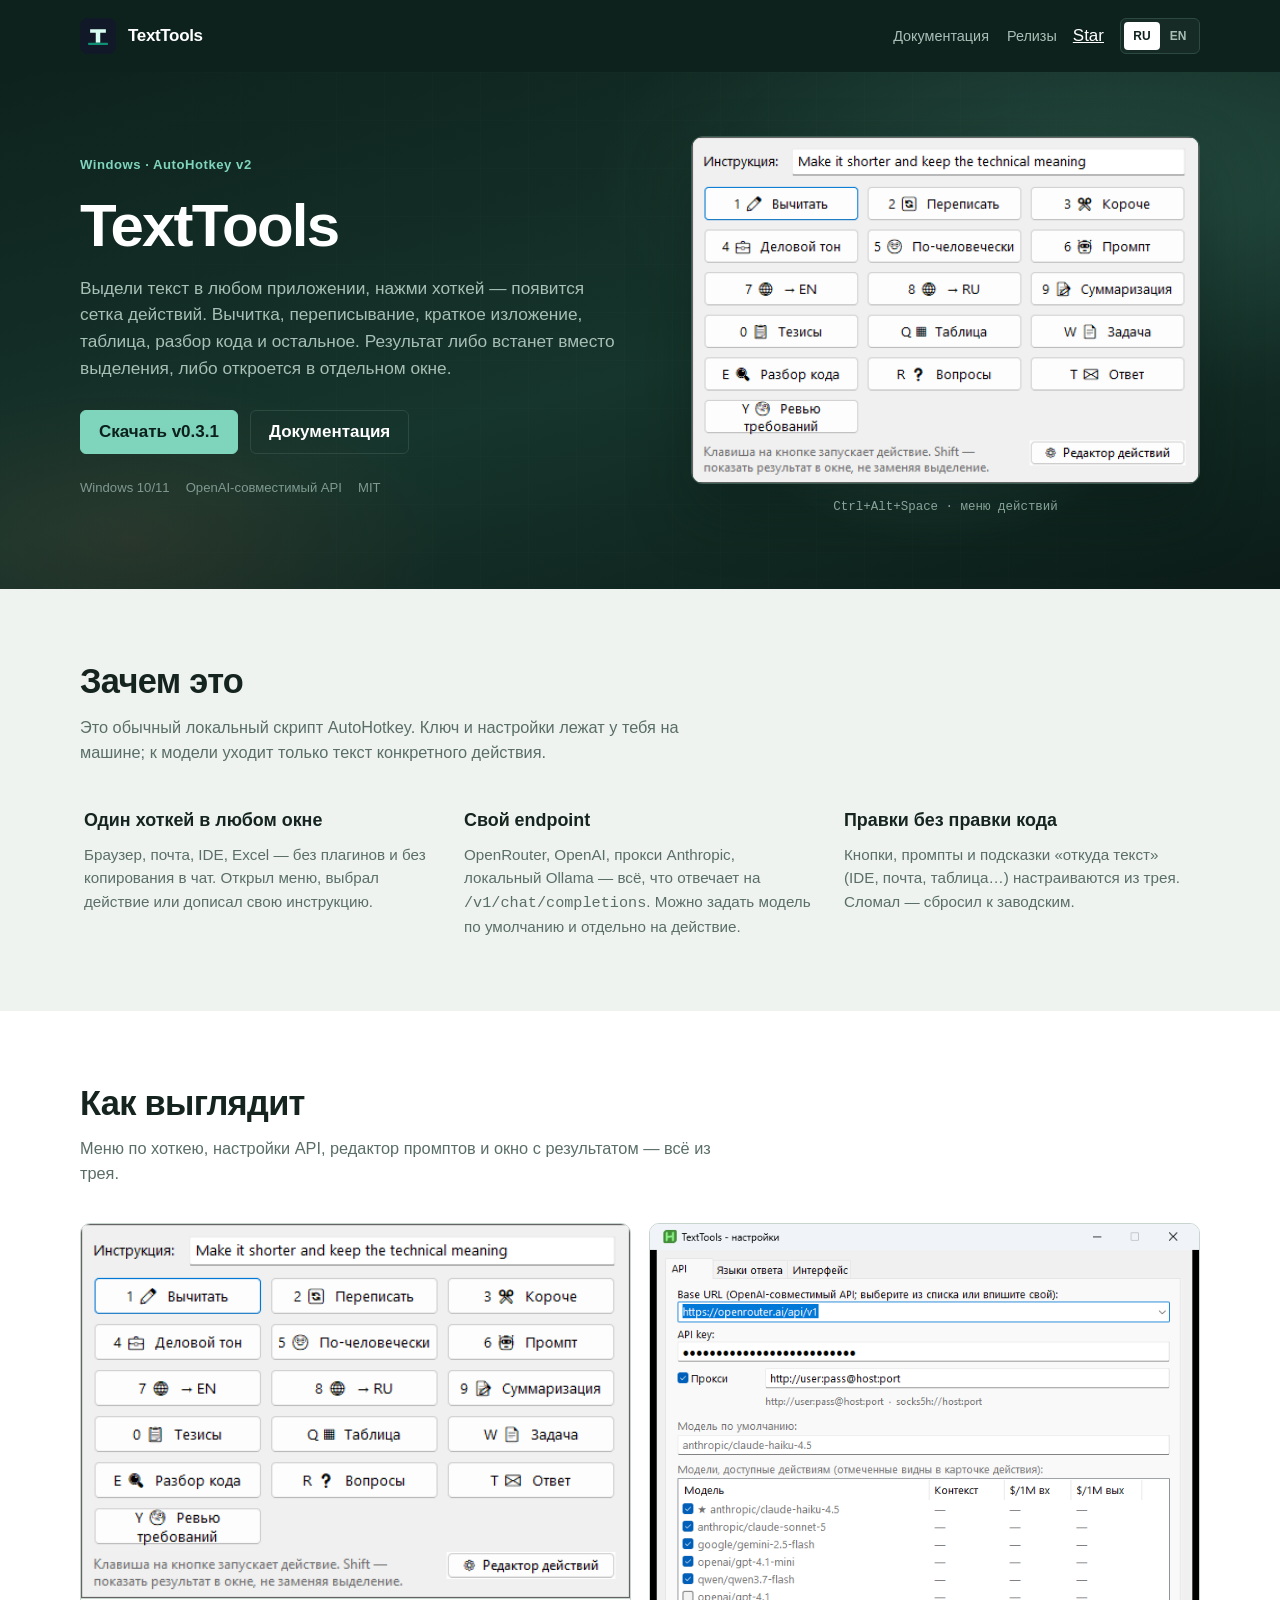
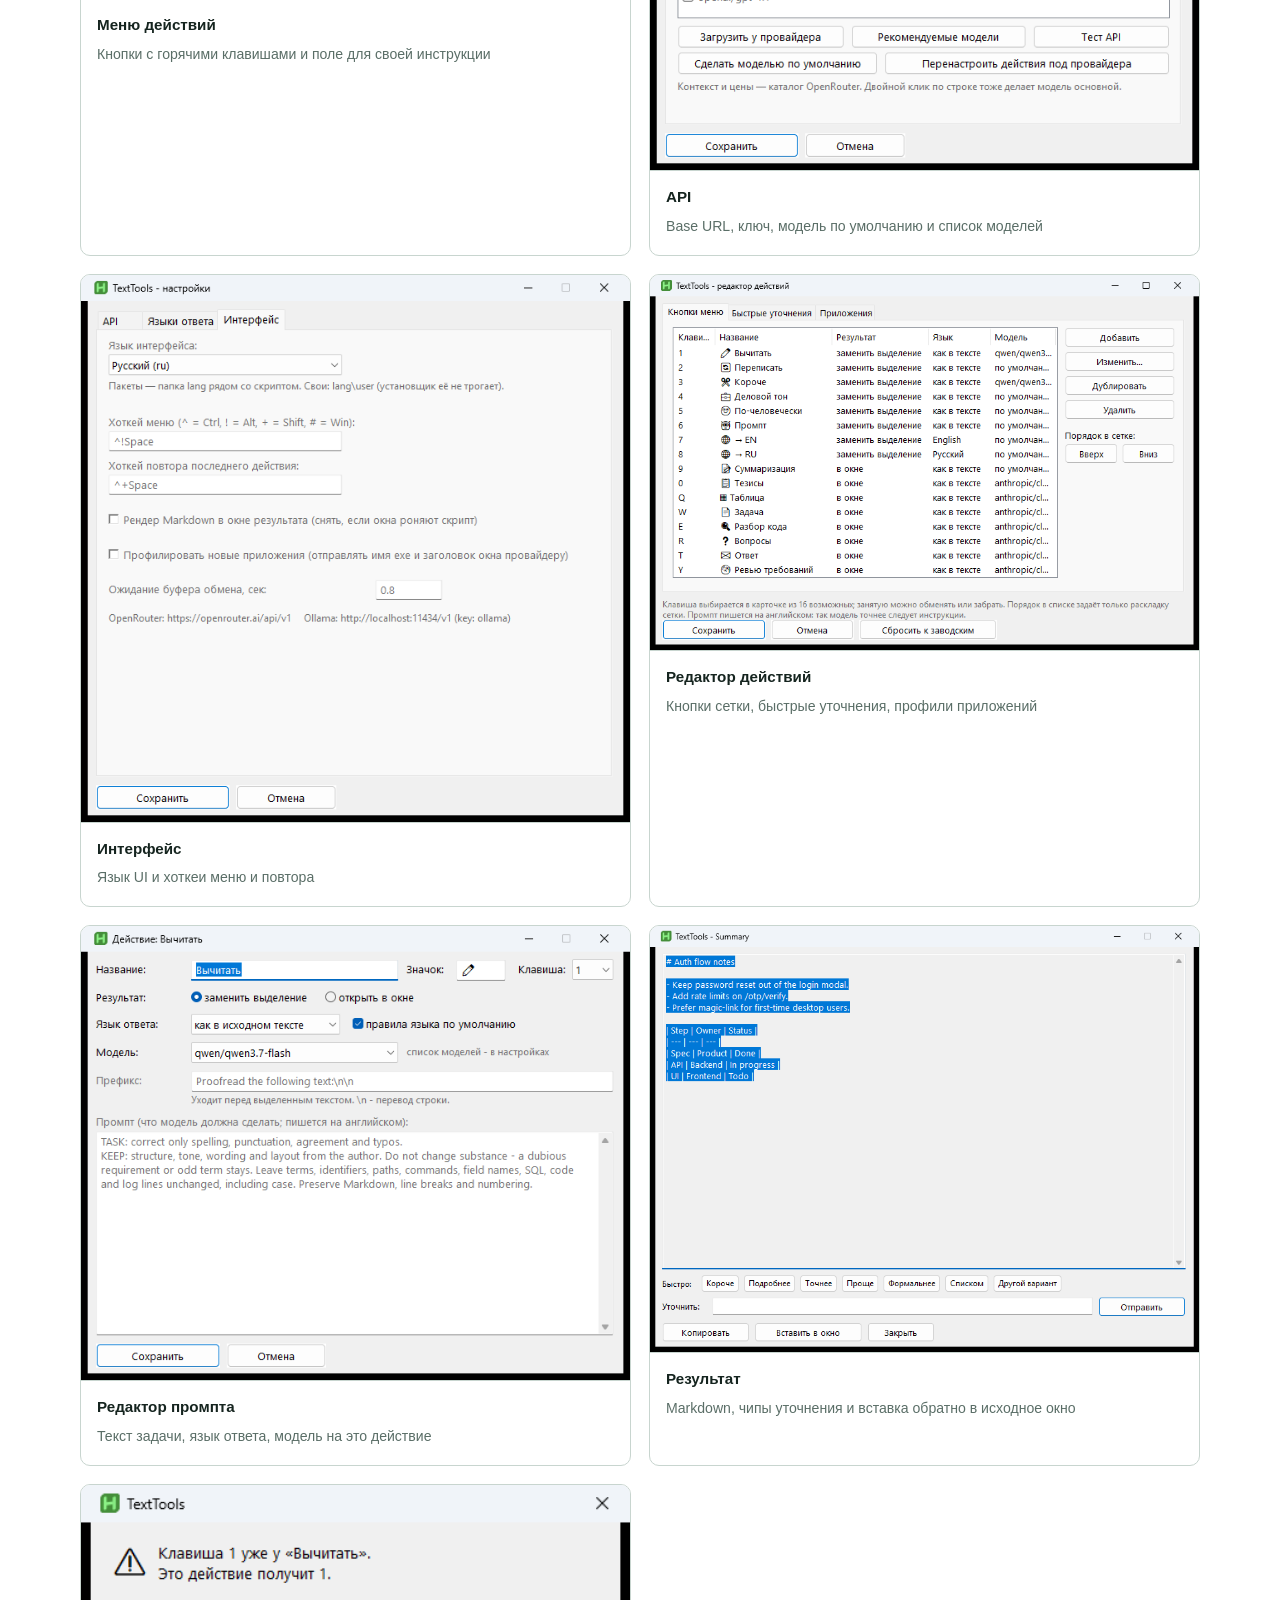
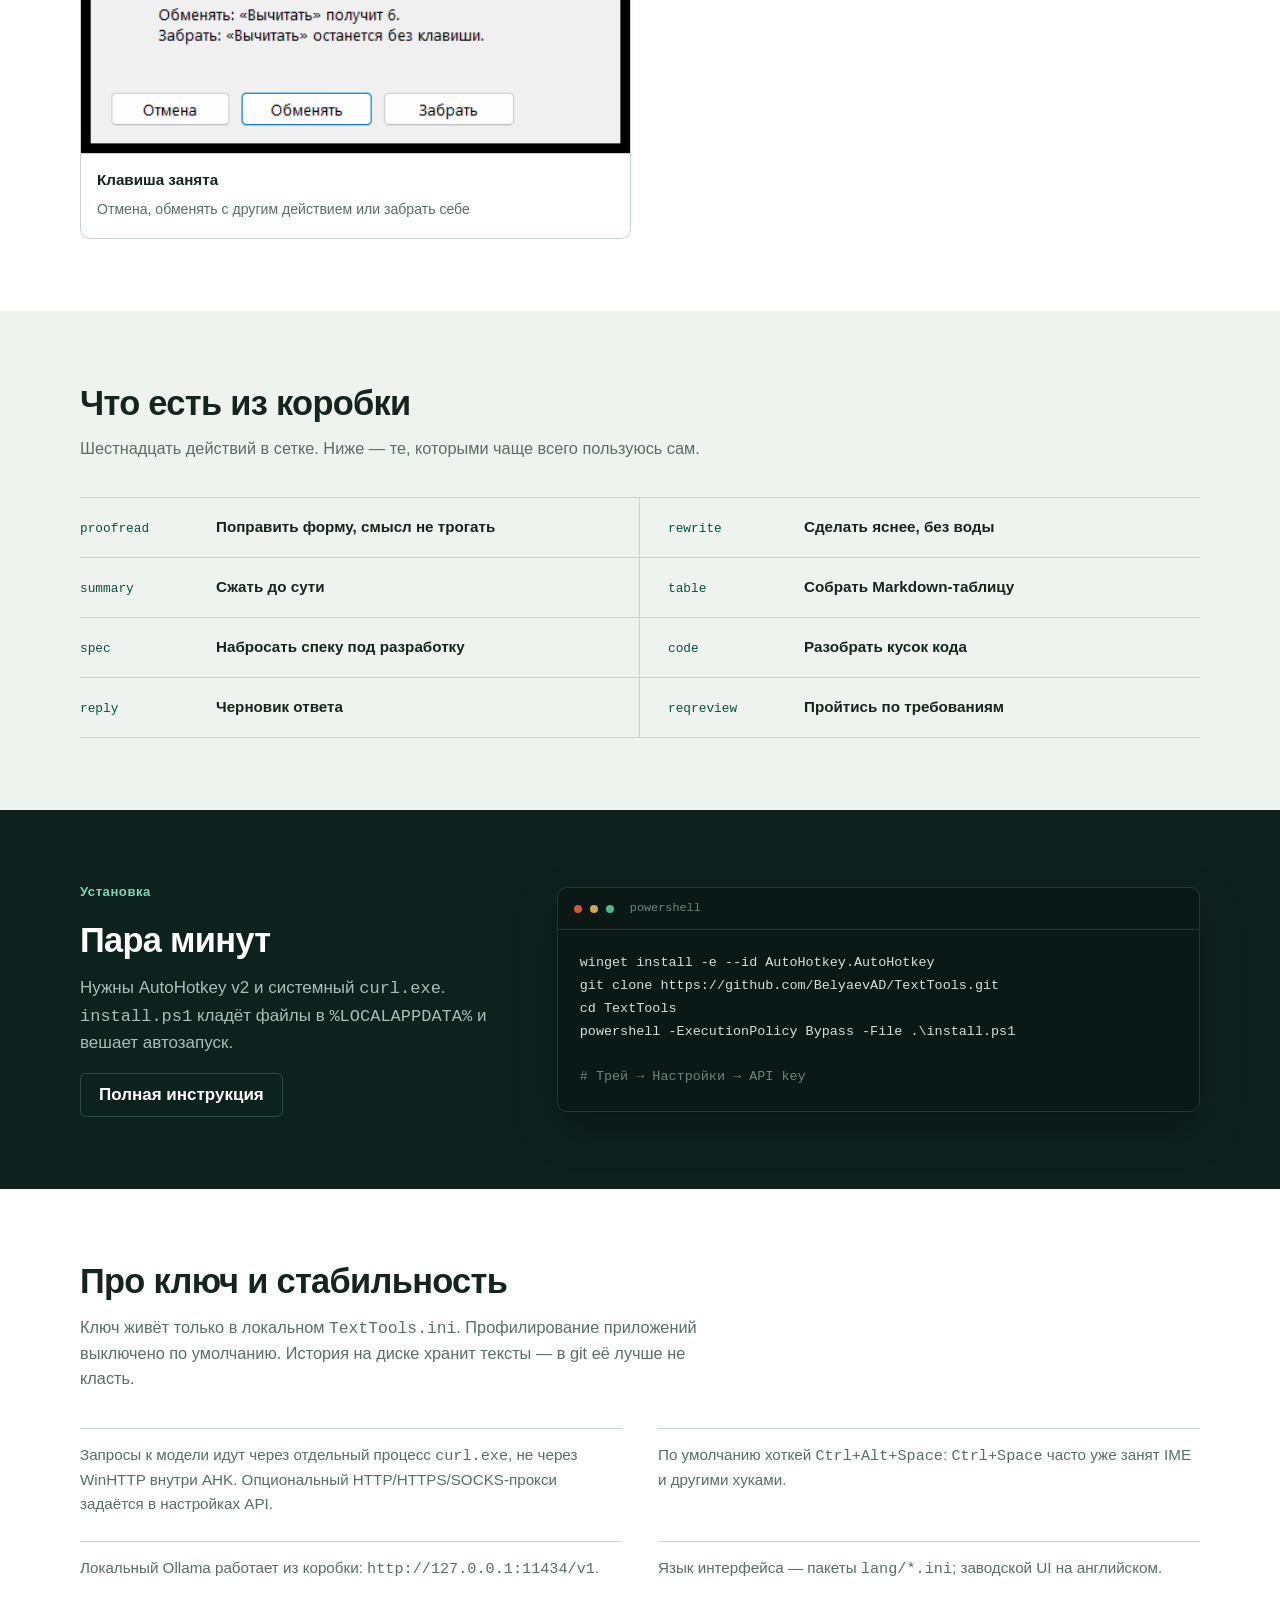
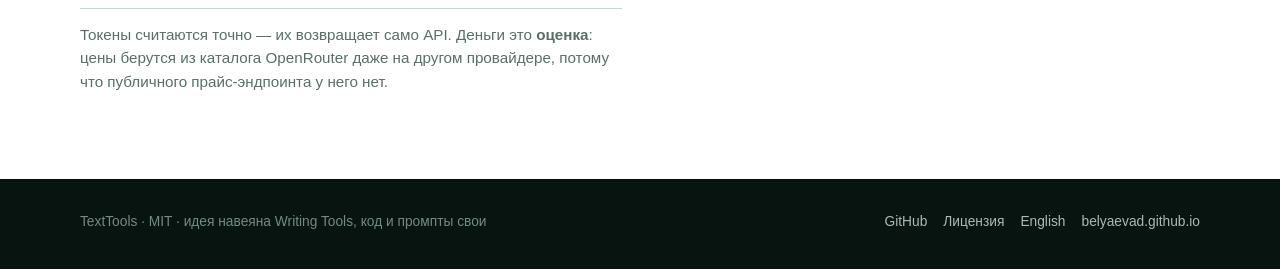
==== commit e0d2e9b6: "Ship v0.3.1: usable model list, provider dropdown, no foreign models Three complaints from daily use" ====
--- a/docs/index.html
+++ b/docs/index.html
@@ -45,9 +45,9 @@
             "name": "TextTools",
             "applicationCategory": "UtilitiesApplication",
             "operatingSystem": "Windows 10, Windows 11",
-            "softwareVersion": "0.3.0",
+            "softwareVersion": "0.3.1",
             "url": "https://belyaevad.github.io/TextTools/",
-            "downloadUrl": "https://github.com/BelyaevAD/TextTools/releases/tag/v0.3.0",
+            "downloadUrl": "https://github.com/BelyaevAD/TextTools/releases/tag/v0.3.1",
             "installUrl": "https://github.com/BelyaevAD/TextTools",
             "description": "Скрипт AutoHotkey v2: выделение текста в любом окне Windows, хоткей и действия через OpenAI-совместимый API.",
             "license": "https://github.com/BelyaevAD/TextTools/blob/main/LICENSE",
@@ -127,7 +127,7 @@
             <h1>TextTools</h1>
             <p class="hero-lead">Выдели текст в любом приложении, нажми хоткей — появится сетка действий. Вычитка, переписывание, краткое изложение, таблица, разбор кода и остальное. Результат либо встанет вместо выделения, либо откроется в отдельном окне.</p>
             <div class="hero-actions">
-              <a class="button" href="https://github.com/BelyaevAD/TextTools/releases/tag/v0.3.0" target="_blank" rel="noopener noreferrer">Скачать v0.3.0</a>
+              <a class="button" href="https://github.com/BelyaevAD/TextTools/releases/tag/v0.3.1" target="_blank" rel="noopener noreferrer">Скачать v0.3.1</a>
               <a class="button secondary" href="https://github.com/BelyaevAD/TextTools/blob/main/docs/USER_GUIDE.md" target="_blank" rel="noopener noreferrer">Документация</a>
             </div>
             <div class="hero-meta" aria-label="Кратко">
@@ -189,13 +189,13 @@
             </figure>
             <figure class="shot-card">
               <a href="assets/screenshots/ru/02-settings-api.png" target="_blank" rel="noopener">
-                <img src="assets/screenshots/ru/02-settings-api.png" width="658" height="565" alt="Настройки API TextTools" loading="lazy">
+                <img src="assets/screenshots/ru/02-settings-api.png" width="658" height="655" alt="Настройки API TextTools" loading="lazy">
               </a>
               <figcaption><strong>API</strong><span>Base URL, ключ, модель по умолчанию и список моделей</span></figcaption>
             </figure>
             <figure class="shot-card">
               <a href="assets/screenshots/ru/03-settings-ui.png" target="_blank" rel="noopener">
-                <img src="assets/screenshots/ru/03-settings-ui.png" width="658" height="565" alt="Настройки интерфейса TextTools" loading="lazy">
+                <img src="assets/screenshots/ru/03-settings-ui.png" width="658" height="655" alt="Настройки интерфейса TextTools" loading="lazy">
               </a>
               <figcaption><strong>Интерфейс</strong><span>Язык UI и хоткеи меню и повтора</span></figcaption>
             </figure>
